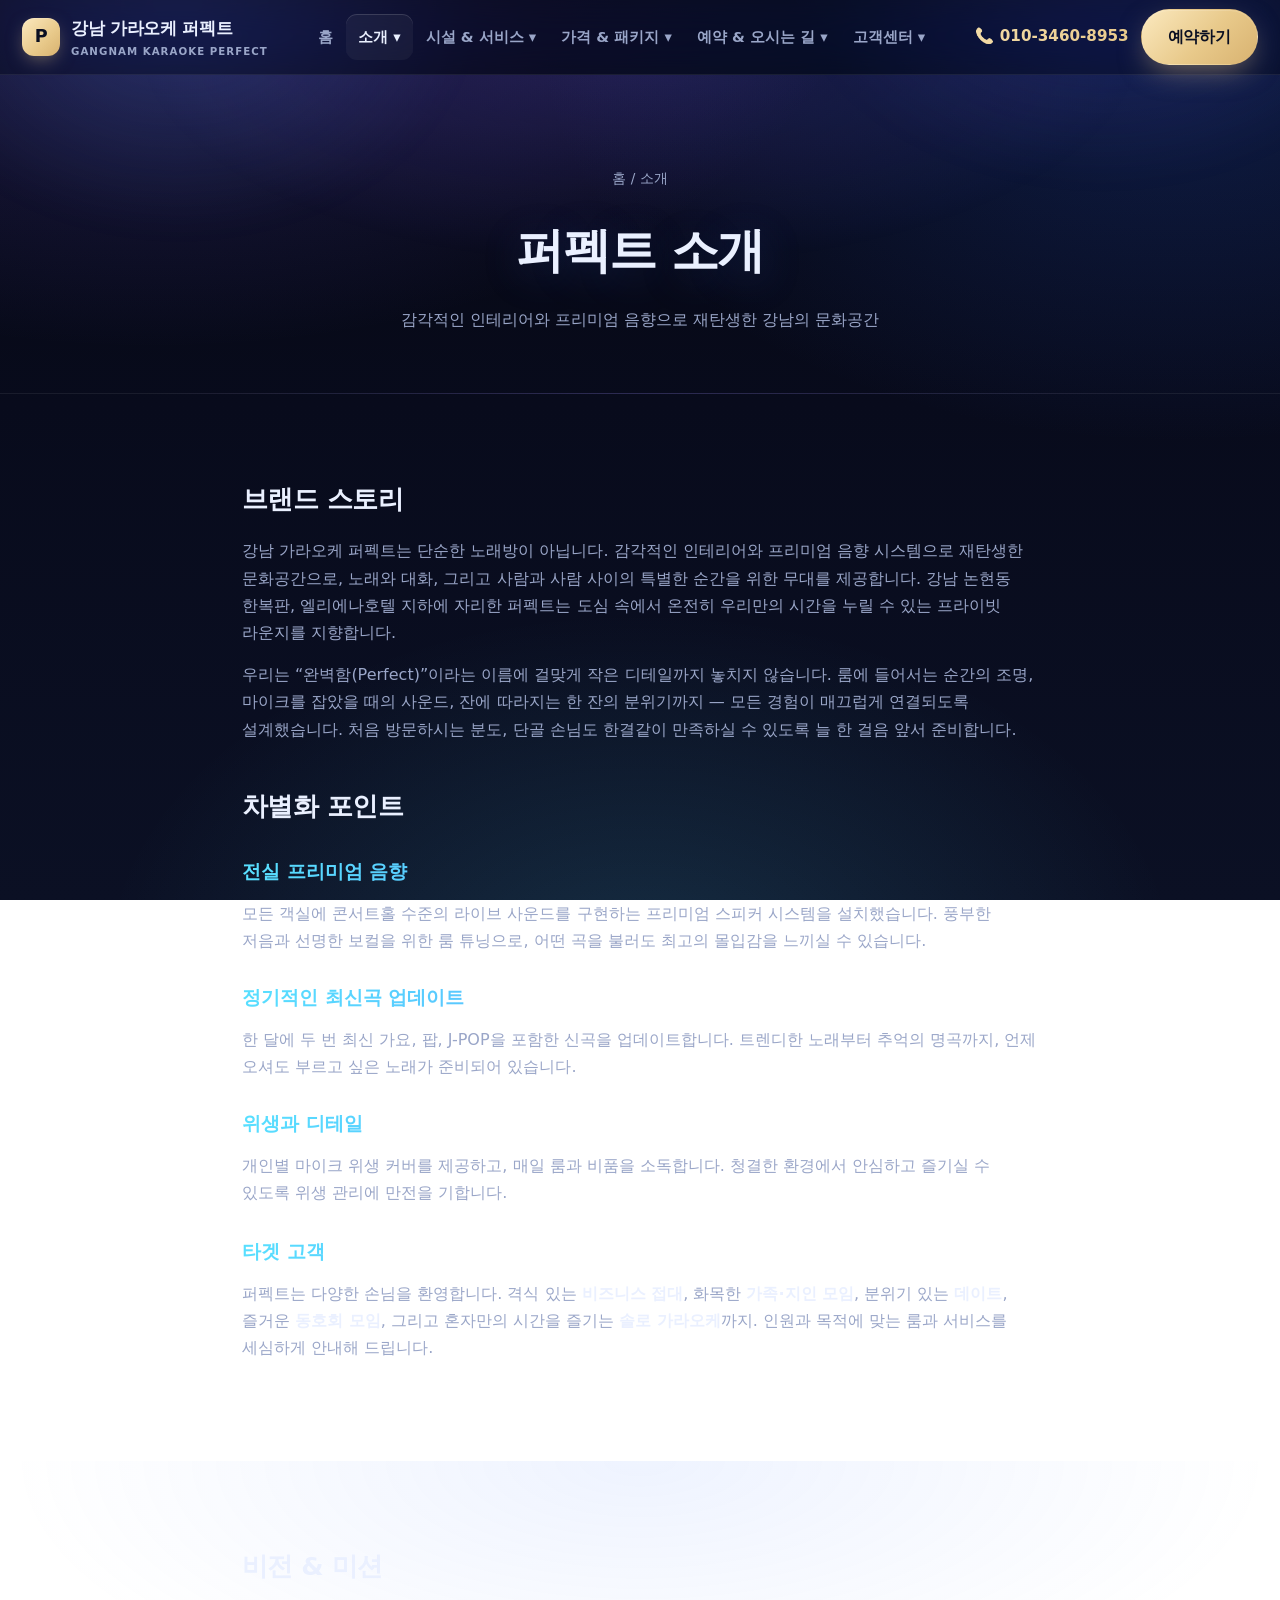
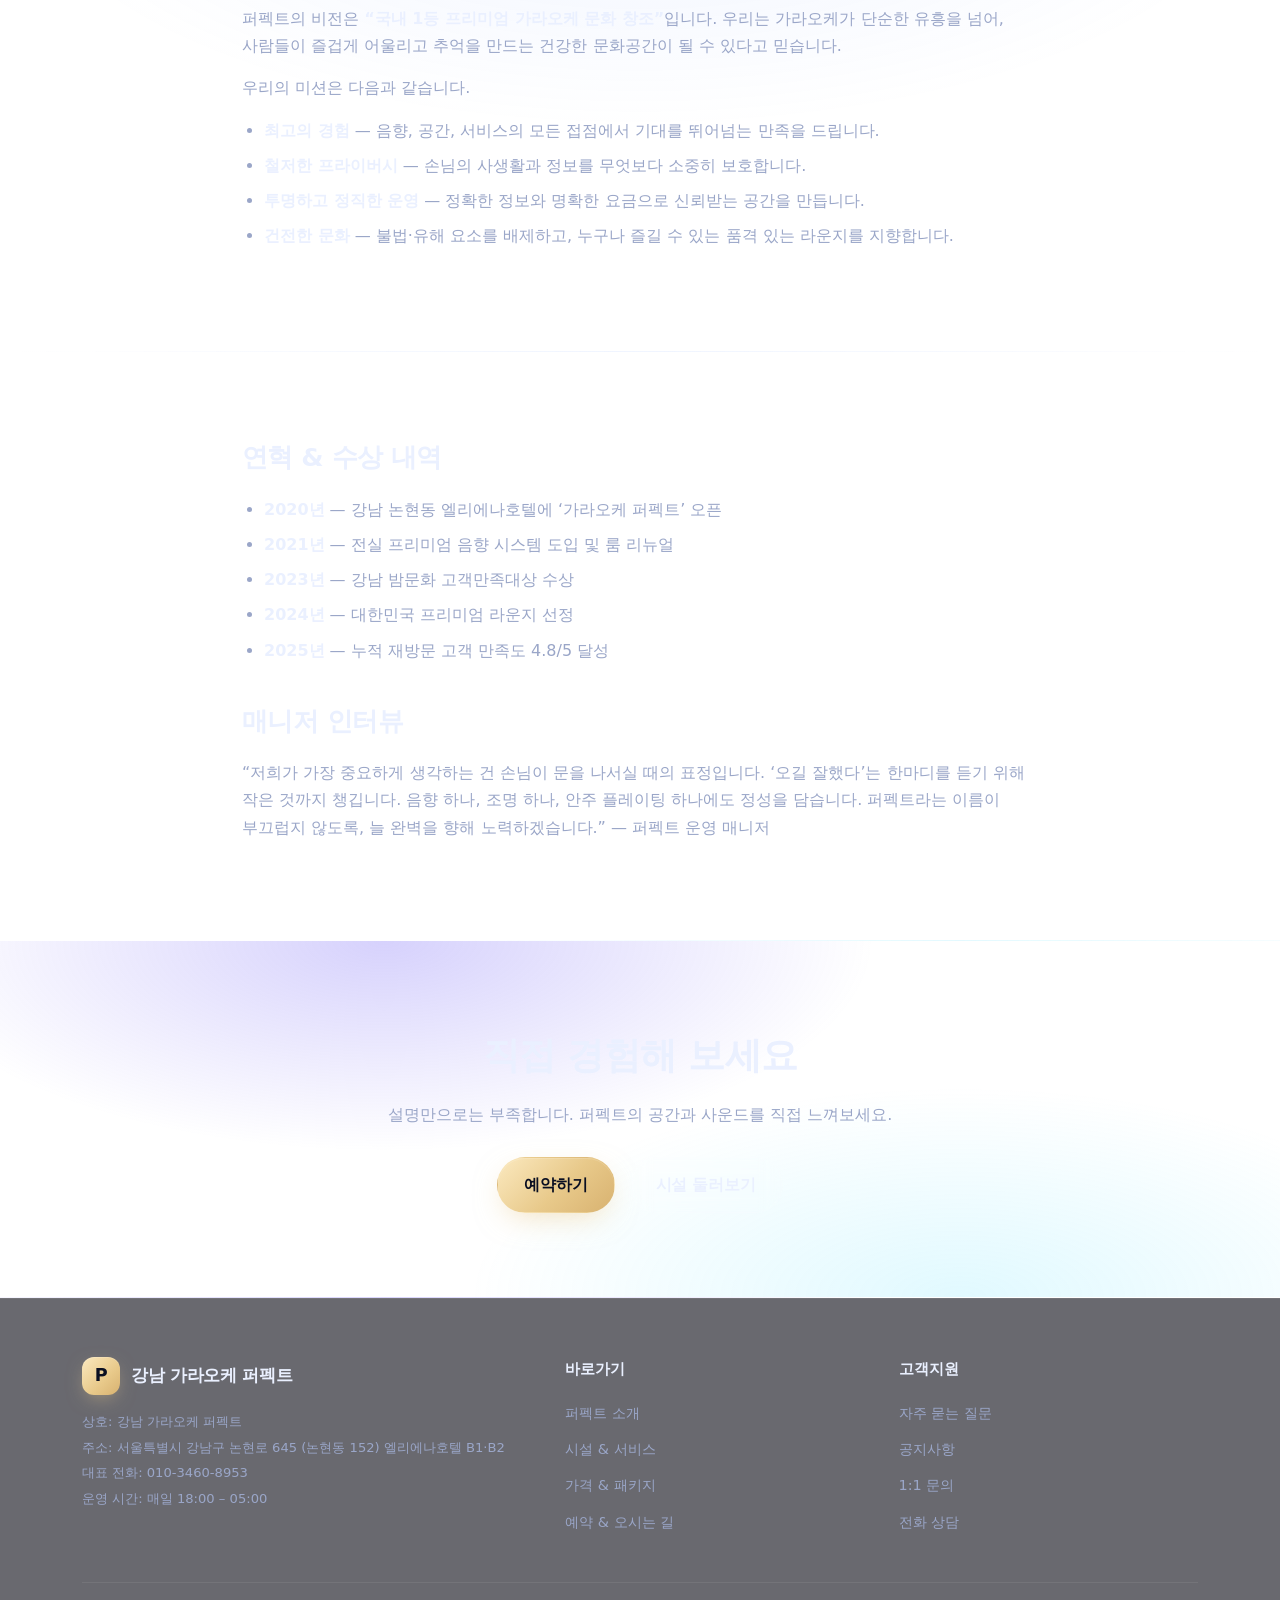
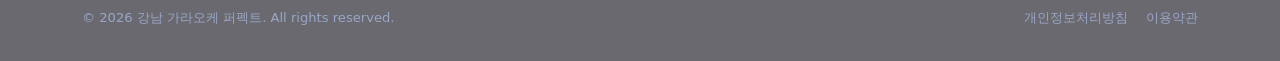
==== about.html @ e5bbe667 "상단 메뉴 정렬 수정 및 타이틀 변경 - 헤더 컨테이너 폭 확대(1280px) + 메뉴/브랜드 nowrap 처리로 줄바꿈 제거 - 메뉴 글자·여백 미세 조정, 햄버거 전환 기준 1" ====
<!DOCTYPE html>
<html lang="ko">
<head>
  <meta charset="UTF-8" />
  <meta name="viewport" content="width=device-width, initial-scale=1.0" />
  <meta name="theme-color" content="#05060f" />
  <title>퍼펙트 소개 ㅣ 강남 가라오케 퍼펙트 ㅣ 서부장 24시 010-3460-8953</title>
  <meta name="description" content="강남 가라오케 퍼펙트의 브랜드 스토리, 차별화 포인트, 비전과 미션, 연혁 및 수상 내역을 소개합니다. 감각적인 인테리어와 프리미엄 음향으로 완성된 강남 논현동 라운지." />
  <link rel="canonical" href="https://perfectbest365.com/about.html" />
  <link rel="stylesheet" href="css/style.css" />
</head>
<body>

  <header class="site-header">
    <div class="container nav">
      <a class="brand" href="index.html">
        <span class="logo-mark">P</span>
        <span>강남 가라오케 퍼펙트<small>GANGNAM KARAOKE PERFECT</small></span>
      </a>
      <nav aria-label="주 메뉴">
        <ul class="nav-menu">
          <li><a href="index.html">홈</a></li>
          <li class="has-sub current">
            <a href="about.html">소개 ▾</a>
            <ul class="submenu">
              <li><a href="about.html">퍼펙트 소개</a></li>
              <li><a href="about.html#vision">비전 &amp; 미션</a></li>
              <li><a href="about.html#history">연혁 &amp; 수상</a></li>
            </ul>
          </li>
          <li class="has-sub">
            <a href="facilities.html">시설 &amp; 서비스 ▾</a>
            <ul class="submenu">
              <li><a href="facilities.html#rooms">객실 타입</a></li>
              <li><a href="facilities.html#sound">음향 &amp; 조명</a></li>
              <li><a href="facilities.html#drinks">주류 &amp; 안주</a></li>
              <li><a href="facilities.html#extra">부가 서비스</a></li>
            </ul>
          </li>
          <li class="has-sub">
            <a href="pricing.html">가격 &amp; 패키지 ▾</a>
            <ul class="submenu">
              <li><a href="pricing.html#hourly">시간별 요금</a></li>
              <li><a href="pricing.html#packages">이벤트 패키지</a></li>
              <li><a href="pricing.html#group">단체 &amp; 비즈니스</a></li>
            </ul>
          </li>
          <li class="has-sub">
            <a href="reservation.html">예약 &amp; 오시는 길 ▾</a>
            <ul class="submenu">
              <li><a href="reservation.html#book">예약하기</a></li>
              <li><a href="reservation.html#location">위치 &amp; 교통</a></li>
              <li><a href="reservation.html#parking">주차 정보</a></li>
            </ul>
          </li>
          <li class="has-sub">
            <a href="support.html">고객센터 ▾</a>
            <ul class="submenu">
              <li><a href="support.html#faq">자주 묻는 질문</a></li>
              <li><a href="support.html#notice">공지사항</a></li>
              <li><a href="support.html#contact">1:1 문의</a></li>
            </ul>
          </li>
        </ul>
      </nav>
      <div class="nav-cta">
        <span class="nav-phone">📞 010-3460-8953</span>
        <a class="btn btn-gold" href="reservation.html">예약하기</a>
        <button class="nav-toggle" aria-label="메뉴 열기" aria-expanded="false">☰</button>
      </div>
    </div>
  </header>

  <section class="page-hero">
    <div class="container">
      <div class="breadcrumb"><a href="index.html">홈</a> / 소개</div>
      <h1>퍼펙트 소개</h1>
      <p>감각적인 인테리어와 프리미엄 음향으로 재탄생한 강남의 문화공간</p>
    </div>
  </section>

  <section class="section">
    <div class="container prose">
      <h2>브랜드 스토리</h2>
      <p>
        강남 가라오케 퍼펙트는 단순한 노래방이 아닙니다. 감각적인 인테리어와 프리미엄 음향 시스템으로
        재탄생한 문화공간으로, 노래와 대화, 그리고 사람과 사람 사이의 특별한 순간을 위한 무대를 제공합니다.
        강남 논현동 한복판, 엘리에나호텔 지하에 자리한 퍼펙트는 도심 속에서 온전히 우리만의 시간을
        누릴 수 있는 프라이빗 라운지를 지향합니다.
      </p>
      <p>
        우리는 “완벽함(Perfect)”이라는 이름에 걸맞게 작은 디테일까지 놓치지 않습니다. 룸에 들어서는 순간의
        조명, 마이크를 잡았을 때의 사운드, 잔에 따라지는 한 잔의 분위기까지 — 모든 경험이 매끄럽게 연결되도록
        설계했습니다. 처음 방문하시는 분도, 단골 손님도 한결같이 만족하실 수 있도록 늘 한 걸음 앞서 준비합니다.
      </p>

      <h2 id="differentiation">차별화 포인트</h2>
      <h3>전실 프리미엄 음향</h3>
      <p>
        모든 객실에 콘서트홀 수준의 라이브 사운드를 구현하는 프리미엄 스피커 시스템을 설치했습니다.
        풍부한 저음과 선명한 보컬을 위한 룸 튜닝으로, 어떤 곡을 불러도 최고의 몰입감을 느끼실 수 있습니다.
      </p>
      <h3>정기적인 최신곡 업데이트</h3>
      <p>
        한 달에 두 번 최신 가요, 팝, J-POP을 포함한 신곡을 업데이트합니다. 트렌디한 노래부터
        추억의 명곡까지, 언제 오셔도 부르고 싶은 노래가 준비되어 있습니다.
      </p>
      <h3>위생과 디테일</h3>
      <p>
        개인별 마이크 위생 커버를 제공하고, 매일 룸과 비품을 소독합니다. 청결한 환경에서
        안심하고 즐기실 수 있도록 위생 관리에 만전을 기합니다.
      </p>

      <h3 style="margin-top:30px;">타겟 고객</h3>
      <p>
        퍼펙트는 다양한 손님을 환영합니다. 격식 있는 <strong>비즈니스 접대</strong>, 화목한 <strong>가족·지인 모임</strong>,
        분위기 있는 <strong>데이트</strong>, 즐거운 <strong>동호회 모임</strong>, 그리고 혼자만의 시간을 즐기는
        <strong>솔로 가라오케</strong>까지. 인원과 목적에 맞는 룸과 서비스를 세심하게 안내해 드립니다.
      </p>
    </div>
  </section>

  <section class="section alt" id="vision">
    <div class="container prose">
      <h2>비전 &amp; 미션</h2>
      <p>
        퍼펙트의 비전은 <strong>“국내 1등 프리미엄 가라오케 문화 창조”</strong>입니다. 우리는 가라오케가
        단순한 유흥을 넘어, 사람들이 즐겁게 어울리고 추억을 만드는 건강한 문화공간이 될 수 있다고 믿습니다.
      </p>
      <p>우리의 미션은 다음과 같습니다.</p>
      <ul>
        <li><strong>최고의 경험</strong> — 음향, 공간, 서비스의 모든 접점에서 기대를 뛰어넘는 만족을 드립니다.</li>
        <li><strong>철저한 프라이버시</strong> — 손님의 사생활과 정보를 무엇보다 소중히 보호합니다.</li>
        <li><strong>투명하고 정직한 운영</strong> — 정확한 정보와 명확한 요금으로 신뢰받는 공간을 만듭니다.</li>
        <li><strong>건전한 문화</strong> — 불법·유해 요소를 배제하고, 누구나 즐길 수 있는 품격 있는 라운지를 지향합니다.</li>
      </ul>
    </div>
  </section>

  <section class="section" id="history">
    <div class="container prose">
      <h2>연혁 &amp; 수상 내역</h2>
      <ul>
        <li><strong>2020년</strong> — 강남 논현동 엘리에나호텔에 ‘가라오케 퍼펙트’ 오픈</li>
        <li><strong>2021년</strong> — 전실 프리미엄 음향 시스템 도입 및 룸 리뉴얼</li>
        <li><strong>2023년</strong> — 강남 밤문화 고객만족대상 수상</li>
        <li><strong>2024년</strong> — 대한민국 프리미엄 라운지 선정</li>
        <li><strong>2025년</strong> — 누적 재방문 고객 만족도 4.8/5 달성</li>
      </ul>

      <h2 style="margin-top:36px;">매니저 인터뷰</h2>
      <p>
        “저희가 가장 중요하게 생각하는 건 손님이 문을 나서실 때의 표정입니다. ‘오길 잘했다’는 한마디를
        듣기 위해 작은 것까지 챙깁니다. 음향 하나, 조명 하나, 안주 플레이팅 하나에도 정성을 담습니다.
        퍼펙트라는 이름이 부끄럽지 않도록, 늘 완벽을 향해 노력하겠습니다.” — 퍼펙트 운영 매니저
      </p>
    </div>
  </section>

  <section class="cta-band">
    <div class="container">
      <h2>직접 경험해 보세요</h2>
      <p>설명만으로는 부족합니다. 퍼펙트의 공간과 사운드를 직접 느껴보세요.</p>
      <div class="hero-actions">
        <a class="btn btn-gold" href="reservation.html">예약하기</a>
        <a class="btn btn-line" href="facilities.html">시설 둘러보기</a>
      </div>
    </div>
  </section>

  <footer class="site-footer">
    <div class="container">
      <div class="footer-grid">
        <div>
          <div class="brand" style="margin-bottom:14px;">
            <span class="logo-mark">P</span><span>강남 가라오케 퍼펙트</span>
          </div>
          <p class="footer-biz">
            상호: 강남 가라오케 퍼펙트<br />
            주소: 서울특별시 강남구 논현로 645 (논현동 152) 엘리에나호텔 B1·B2<br />
            대표 전화: 010-3460-8953<br />
            운영 시간: 매일 18:00 – 05:00
          </p>
        </div>
        <div>
          <h4>바로가기</h4>
          <ul>
            <li><a href="about.html">퍼펙트 소개</a></li>
            <li><a href="facilities.html">시설 &amp; 서비스</a></li>
            <li><a href="pricing.html">가격 &amp; 패키지</a></li>
            <li><a href="reservation.html">예약 &amp; 오시는 길</a></li>
          </ul>
        </div>
        <div>
          <h4>고객지원</h4>
          <ul>
            <li><a href="support.html#faq">자주 묻는 질문</a></li>
            <li><a href="support.html#notice">공지사항</a></li>
            <li><a href="support.html#contact">1:1 문의</a></li>
            <li><a href="tel:01034608953">전화 상담</a></li>
          </ul>
        </div>
      </div>
      <div class="footer-bottom">
        <span>&copy; <span id="year">2026</span> 강남 가라오케 퍼펙트. All rights reserved.</span>
        <span class="links">
          <a href="support.html#privacy">개인정보처리방침</a>
          <a href="support.html#terms">이용약관</a>
        </span>
      </div>
    </div>
  </footer>

  <a class="fab-call" href="tel:01034608953">📞 전화예약</a>
  <script src="js/main.js"></script>
</body>
</html>
---- css/style.css ----
/* =========================================================
   강남 가라오케 퍼펙트 — "MIDNIGHT GLASS" 테마
   미드나잇 블루 그라데이션 + 유리질감(글래스모피즘) + 글로우
   스카이라운지 무드의 모던 럭셔리 / 모바일 우선 반응형
   ========================================================= */

:root {
  /* 미드나잇 베이스 */
  --bg:        #05060f;
  --bg-2:      #080b1c;
  --ink:       #0b1024;

  /* 글래스 서피스 */
  --glass:        rgba(255, 255, 255, 0.045);
  --glass-strong: rgba(255, 255, 255, 0.07);
  --glass-line:   rgba(255, 255, 255, 0.12);
  --glass-line-2: rgba(255, 255, 255, 0.07);

  /* 텍스트 */
  --text:      #eaf0ff;
  --text-dim:  #9aa6c8;

  /* 글로우 액센트 */
  --blue:      #5b8cff;     /* 라이트 미드나잇 블루 */
  --indigo:    #6d5cf6;     /* 인디고 글로우 */
  --cyan:      #58e0ff;     /* 아이스 시안 하이라이트 */
  --gold:      #e8c98a;     /* 샴페인 골드 (럭셔리 포인트) */
  --gold-soft: #f3dca8;

  --radius:    18px;
  --radius-sm: 12px;
  --maxw:      1160px;

  /* 글로우 셰도우 */
  --glow-blue:  0 0 0 1px rgba(91, 140, 255, 0.18), 0 18px 50px -14px rgba(60, 110, 255, 0.45);
  --glow-soft:  0 24px 60px -24px rgba(20, 40, 120, 0.7);
  --inset-top:  inset 0 1px 0 rgba(255, 255, 255, 0.14);
}

* { box-sizing: border-box; margin: 0; padding: 0; }

html { scroll-behavior: smooth; }

body {
  font-family: "Pretendard", "Apple SD Gothic Neo", "Noto Sans KR",
    "Malgun Gothic", system-ui, sans-serif;
  color: var(--text);
  line-height: 1.7;
  word-break: keep-all;
  -webkit-font-smoothing: antialiased;
  background:
    radial-gradient(1200px 700px at 12% -8%,  rgba(109, 92, 246, 0.30), transparent 60%),
    radial-gradient(1100px 700px at 92% 4%,   rgba(40, 90, 220, 0.28), transparent 58%),
    radial-gradient(900px 600px at 50% 108%,  rgba(88, 224, 255, 0.14), transparent 60%),
    linear-gradient(180deg, var(--bg) 0%, var(--bg-2) 45%, var(--ink) 100%);
  background-attachment: fixed;
}

/* 은은하게 떠다니는 오로라 글로우 블롭 */
body::before {
  content: "";
  position: fixed;
  inset: -20% -10% auto -10%;
  height: 70vh;
  z-index: -1;
  pointer-events: none;
  background:
    radial-gradient(420px 320px at 20% 30%, rgba(91, 140, 255, 0.22), transparent 70%),
    radial-gradient(460px 340px at 80% 20%, rgba(109, 92, 246, 0.20), transparent 70%);
  filter: blur(14px);
  animation: drift 16s ease-in-out infinite alternate;
}
@keyframes drift {
  0%   { transform: translate3d(0, 0, 0) scale(1); }
  100% { transform: translate3d(0, 28px, 0) scale(1.06); }
}

a { color: inherit; text-decoration: none; }
img { max-width: 100%; display: block; }

.container { width: 100%; max-width: var(--maxw); margin: 0 auto; padding: 0 22px; }

/* 샴페인 골드 그라데이션 텍스트 */
.gold {
  background: linear-gradient(120deg, var(--gold-soft), var(--gold) 60%, #d9b876);
  -webkit-background-clip: text;
  background-clip: text;
  color: transparent;
}
.muted { color: var(--text-dim); }

/* ---------- Buttons ---------- */
.btn {
  display: inline-flex;
  align-items: center;
  gap: 8px;
  padding: 14px 26px;
  border-radius: 999px;
  font-weight: 700;
  font-size: 0.98rem;
  letter-spacing: -0.01em;
  border: 1px solid transparent;
  cursor: pointer;
  position: relative;
  transition: transform 0.18s ease, box-shadow 0.25s ease, background 0.25s ease, border-color 0.25s;
}
.btn:hover { transform: translateY(-2px); }

.btn-gold {
  color: #0a0f22;
  background: linear-gradient(135deg, #fbe9bf, var(--gold) 55%, #d8b270);
  box-shadow: 0 10px 30px -8px rgba(232, 201, 138, 0.55), var(--inset-top);
}
.btn-gold:hover { box-shadow: 0 16px 42px -8px rgba(232, 201, 138, 0.7), var(--inset-top); }

.btn-line {
  color: var(--text);
  background: var(--glass);
  border-color: var(--glass-line);
  backdrop-filter: blur(10px);
  -webkit-backdrop-filter: blur(10px);
}
.btn-line:hover {
  border-color: rgba(91, 140, 255, 0.65);
  box-shadow: var(--glow-blue);
  color: #dbe6ff;
}

/* ---------- Header / Nav (glass) ---------- */
.site-header {
  position: sticky;
  top: 0;
  z-index: 100;
  background: rgba(8, 11, 28, 0.55);
  backdrop-filter: blur(18px) saturate(150%);
  -webkit-backdrop-filter: blur(18px) saturate(150%);
  border-bottom: 1px solid var(--glass-line-2);
}
.site-header .container { max-width: 1280px; }
.nav {
  display: flex; align-items: center; justify-content: space-between;
  flex-wrap: nowrap; gap: 18px; min-height: 74px;
}

.brand {
  display: flex; align-items: center; gap: 11px;
  font-weight: 800; font-size: 1.08rem; letter-spacing: -0.02em;
  white-space: nowrap; flex-shrink: 0;
}
.brand .logo-mark {
  width: 38px; height: 38px;
  display: grid; place-items: center;
  border-radius: 12px;
  font-size: 1.1rem; font-weight: 800; color: #0a0f22;
  background: linear-gradient(135deg, #fbe9bf, var(--gold) 60%, #d8b270);
  box-shadow: 0 6px 20px -6px rgba(232, 201, 138, 0.6), var(--inset-top);
}
.brand small { display: block; font-size: 0.64rem; color: var(--text-dim); font-weight: 600; letter-spacing: 0.1em; white-space: nowrap; }

.nav-menu { display: flex; align-items: center; gap: 1px; list-style: none; flex-wrap: nowrap; }
.nav-menu > li { position: relative; }
.nav-menu > li > a {
  display: inline-flex; align-items: center; gap: 4px;
  padding: 10px 12px; border-radius: 11px;
  font-weight: 600; font-size: 0.92rem; color: var(--text-dim);
  white-space: nowrap;
  transition: color 0.18s, background 0.18s, box-shadow 0.18s;
}
.nav-menu > li > a:hover,
.nav-menu > li.current > a {
  color: #eaf0ff;
  background: var(--glass);
  box-shadow: var(--inset-top);
}

/* Glass dropdown */
.submenu {
  position: absolute;
  top: calc(100% + 10px);
  left: 0;
  min-width: 218px;
  list-style: none;
  padding: 9px;
  border-radius: 16px;
  background: rgba(16, 20, 44, 0.75);
  border: 1px solid var(--glass-line);
  backdrop-filter: blur(22px) saturate(160%);
  -webkit-backdrop-filter: blur(22px) saturate(160%);
  box-shadow: var(--glow-soft), var(--inset-top);
  opacity: 0; visibility: hidden; transform: translateY(8px);
  transition: opacity 0.18s, transform 0.18s, visibility 0.18s;
}
.nav-menu > li:hover .submenu,
.nav-menu > li:focus-within .submenu { opacity: 1; visibility: visible; transform: translateY(0); }
.submenu a { display: block; padding: 10px 13px; border-radius: 10px; font-size: 0.9rem; color: var(--text-dim); transition: 0.15s; }
.submenu a:hover { background: rgba(91, 140, 255, 0.14); color: #eaf0ff; }

.nav-cta { display: flex; align-items: center; gap: 12px; flex-shrink: 0; }
.nav-phone {
  font-weight: 800; white-space: nowrap; font-size: 0.95rem;
  background: linear-gradient(120deg, var(--gold-soft), var(--gold));
  -webkit-background-clip: text; background-clip: text; color: transparent;
}
.nav-toggle {
  display: none; width: 46px; height: 46px;
  border-radius: 12px; font-size: 1.3rem; cursor: pointer;
  color: var(--text); background: var(--glass); border: 1px solid var(--glass-line);
  backdrop-filter: blur(10px);
}

/* ---------- Hero ---------- */
.hero { position: relative; padding: 110px 0 90px; text-align: center; overflow: hidden; }
.hero .eyebrow {
  display: inline-block; padding: 8px 18px; margin-bottom: 26px;
  border-radius: 999px; font-size: 0.82rem; letter-spacing: 0.02em;
  color: #cdd9ff;
  background: var(--glass); border: 1px solid var(--glass-line);
  backdrop-filter: blur(10px); box-shadow: var(--inset-top);
}
.hero h1 {
  font-size: clamp(2.2rem, 6vw, 4rem);
  line-height: 1.16; letter-spacing: -0.035em; margin-bottom: 22px;
  text-shadow: 0 8px 40px rgba(70, 110, 240, 0.25);
}
.hero p.lead { max-width: 660px; margin: 0 auto 34px; color: var(--text-dim); font-size: 1.1rem; }
.hero-actions { display: flex; gap: 14px; justify-content: center; flex-wrap: wrap; }

.hero-stats { display: flex; gap: 16px; justify-content: center; flex-wrap: wrap; margin-top: 64px; }
.hero-stats .stat {
  padding: 20px 30px; border-radius: var(--radius); min-width: 150px;
  background: var(--glass); border: 1px solid var(--glass-line);
  backdrop-filter: blur(16px); box-shadow: var(--glow-soft), var(--inset-top);
}
.hero-stats .stat strong {
  display: block; font-size: 1.8rem; letter-spacing: -0.02em;
  background: linear-gradient(120deg, #fff, var(--cyan));
  -webkit-background-clip: text; background-clip: text; color: transparent;
}
.hero-stats .stat span { font-size: 0.84rem; color: var(--text-dim); }

/* ---------- Sections ---------- */
.section { padding: 84px 0; position: relative; }
.section.alt {
  background:
    linear-gradient(180deg, rgba(255,255,255,0.018), rgba(255,255,255,0.018)),
    radial-gradient(900px 380px at 50% 0%, rgba(91, 140, 255, 0.10), transparent 70%);
  border-top: 1px solid var(--glass-line-2);
  border-bottom: 1px solid var(--glass-line-2);
}
.section-head { text-align: center; max-width: 700px; margin: 0 auto 52px; }
.section-head .kicker {
  font-weight: 700; font-size: 0.82rem; letter-spacing: 0.22em; text-transform: uppercase;
  background: linear-gradient(120deg, var(--cyan), var(--blue));
  -webkit-background-clip: text; background-clip: text; color: transparent;
}
.section-head h2 { font-size: clamp(1.7rem, 4.2vw, 2.5rem); margin: 12px 0 16px; letter-spacing: -0.025em; }
.section-head p { color: var(--text-dim); }

/* Page hero */
.page-hero {
  padding: 92px 0 60px; text-align: center; position: relative;
  border-bottom: 1px solid var(--glass-line-2);
  background: radial-gradient(720px 320px at 50% -10%, rgba(109, 92, 246, 0.22), transparent 70%);
}
.page-hero h1 { font-size: clamp(2rem, 5vw, 3rem); letter-spacing: -0.03em; text-shadow: 0 8px 40px rgba(70,110,240,0.25); }
.page-hero p { color: var(--text-dim); margin-top: 14px; }
.breadcrumb { font-size: 0.85rem; color: var(--text-dim); margin-bottom: 20px; }
.breadcrumb a:hover { color: var(--cyan); }

/* ---------- Glass Cards / Grids ---------- */
.grid { display: grid; gap: 24px; }
.grid-2 { grid-template-columns: repeat(2, 1fr); }
.grid-3 { grid-template-columns: repeat(3, 1fr); }

.card {
  position: relative;
  padding: 30px;
  border-radius: var(--radius);
  background: var(--glass);
  border: 1px solid var(--glass-line);
  backdrop-filter: blur(20px) saturate(140%);
  -webkit-backdrop-filter: blur(20px) saturate(140%);
  box-shadow: var(--glow-soft), var(--inset-top);
  overflow: hidden;
  transition: transform 0.22s ease, border-color 0.22s ease, box-shadow 0.3s ease;
}
/* 카드 상단 글로우 라인 */
.card::before {
  content: "";
  position: absolute; inset: 0 0 auto 0; height: 1px;
  background: linear-gradient(90deg, transparent, rgba(120, 170, 255, 0.7), transparent);
  opacity: 0.6;
}
/* 호버 시 떠오르는 글로우 */
.card::after {
  content: "";
  position: absolute; inset: -40% 30% auto; height: 60%;
  background: radial-gradient(closest-side, rgba(91, 140, 255, 0.28), transparent);
  opacity: 0; transition: opacity 0.3s ease;
  pointer-events: none;
}
.card:hover {
  transform: translateY(-6px);
  border-color: rgba(120, 170, 255, 0.45);
  box-shadow: 0 30px 70px -28px rgba(50, 100, 240, 0.6), var(--inset-top);
}
.card:hover::after { opacity: 1; }

.card .ico {
  font-size: 1.7rem; margin-bottom: 16px;
  width: 54px; height: 54px; display: grid; place-items: center;
  border-radius: 14px;
  background: linear-gradient(135deg, rgba(91,140,255,0.22), rgba(109,92,246,0.18));
  border: 1px solid var(--glass-line);
  box-shadow: var(--inset-top);
}
.card h3 { font-size: 1.22rem; margin-bottom: 11px; letter-spacing: -0.01em; }
.card p { color: var(--text-dim); font-size: 0.96rem; }
.card ul { list-style: none; margin-top: 14px; }
.card ul li { position: relative; padding-left: 22px; margin-bottom: 7px; color: var(--text-dim); font-size: 0.94rem; }
.card ul li::before { content: "✦"; position: absolute; left: 0; color: var(--cyan); }

.badge {
  display: inline-block; padding: 5px 13px; margin-bottom: 14px;
  border-radius: 999px; font-size: 0.72rem; font-weight: 800; letter-spacing: 0.08em;
  color: #07308a;
  background: linear-gradient(120deg, #cfe0ff, #9cc0ff);
  box-shadow: 0 6px 18px -8px rgba(120, 170, 255, 0.7);
}

/* Prose */
.prose { max-width: 840px; margin: 0 auto; }
.prose h2 { font-size: 1.6rem; margin: 42px 0 16px; letter-spacing: -0.02em; }
.prose h2:first-child { margin-top: 0; }
.prose h3 {
  font-size: 1.2rem; margin: 28px 0 11px;
  background: linear-gradient(120deg, var(--cyan), var(--blue));
  -webkit-background-clip: text; background-clip: text; color: transparent;
}
.prose p { color: var(--text-dim); margin-bottom: 15px; }
.prose ul, .prose ol { color: var(--text-dim); margin: 0 0 18px 22px; }
.prose li { margin-bottom: 8px; }
.prose strong { color: var(--text); }

/* Glass tables */
.table-wrap { overflow-x: auto; margin: 20px 0; border-radius: var(--radius); }
table.price {
  width: 100%; border-collapse: separate; border-spacing: 0; min-width: 500px;
  background: var(--glass); border: 1px solid var(--glass-line);
  backdrop-filter: blur(18px); border-radius: var(--radius); overflow: hidden;
}
table.price th, table.price td { padding: 15px 18px; text-align: center; border-bottom: 1px solid var(--glass-line-2); }
table.price thead th {
  background: linear-gradient(180deg, rgba(91,140,255,0.20), rgba(91,140,255,0.06));
  color: #dbe6ff; font-weight: 700;
}
table.price tbody tr:last-child td { border-bottom: none; }
table.price tbody tr:hover td { background: rgba(91, 140, 255, 0.06); }
table.price td:first-child { text-align: left; font-weight: 600; color: var(--text); }

/* FAQ accordion (glass) */
.faq-item {
  border: 1px solid var(--glass-line); border-radius: var(--radius-sm); margin-bottom: 13px; overflow: hidden;
  background: var(--glass); backdrop-filter: blur(14px);
  transition: border-color 0.2s, box-shadow 0.2s;
}
.faq-item.open { border-color: rgba(120, 170, 255, 0.45); box-shadow: var(--glow-blue); }
.faq-q {
  width: 100%; text-align: left; background: transparent; color: var(--text);
  border: none; cursor: pointer; padding: 19px 22px; font-size: 1rem; font-weight: 600;
  display: flex; justify-content: space-between; align-items: center; gap: 12px;
}
.faq-q .mark { color: var(--cyan); transition: transform 0.25s; flex-shrink: 0; font-size: 1.15rem; }
.faq-item.open .faq-q .mark { transform: rotate(135deg); }
.faq-a { max-height: 0; overflow: hidden; transition: max-height 0.28s ease; }
.faq-a .faq-a-inner { padding: 0 22px 19px; color: var(--text-dim); }

/* Reviews (glass) */
.review {
  padding: 26px; border-radius: var(--radius);
  background: var(--glass); border: 1px solid var(--glass-line);
  backdrop-filter: blur(18px); box-shadow: var(--glow-soft), var(--inset-top);
}
.review .stars {
  letter-spacing: 3px; margin-bottom: 10px;
  background: linear-gradient(120deg, var(--gold-soft), var(--gold));
  -webkit-background-clip: text; background-clip: text; color: transparent;
}
.review p { color: var(--text-dim); font-size: 0.96rem; margin-bottom: 14px; }
.review .who { font-size: 0.82rem; color: var(--text-dim); }
.review .who strong { color: var(--text); }

/* CTA band */
.cta-band {
  position: relative; text-align: center; padding: 84px 22px; overflow: hidden;
  border-top: 1px solid var(--glass-line-2); border-bottom: 1px solid var(--glass-line-2);
  background:
    radial-gradient(700px 300px at 30% 0%, rgba(109, 92, 246, 0.28), transparent 70%),
    radial-gradient(700px 300px at 75% 100%, rgba(88, 224, 255, 0.18), transparent 70%);
}
.cta-band h2 { font-size: clamp(1.6rem, 4.2vw, 2.3rem); margin-bottom: 14px; letter-spacing: -0.02em; }
.cta-band p { color: var(--text-dim); margin-bottom: 28px; }
.cta-band .hero-actions { justify-content: center; }

/* Map / info */
.map-frame {
  width: 100%; height: 380px; border: 1px solid var(--glass-line);
  border-radius: var(--radius); box-shadow: var(--glow-soft);
  filter: saturate(0.85) brightness(0.92);
}
.info-list { list-style: none; }
.info-list li { display: flex; gap: 14px; padding: 14px 0; border-bottom: 1px solid var(--glass-line-2); }
.info-list li:last-child { border: none; }
.info-list .k {
  font-weight: 700; min-width: 92px;
  background: linear-gradient(120deg, var(--cyan), var(--blue));
  -webkit-background-clip: text; background-clip: text; color: transparent;
}
.info-list .v { color: var(--text-dim); }

/* Forms (glass) */
.form {
  max-width: 680px; margin: 0 auto; padding: 34px;
  border-radius: var(--radius); background: var(--glass);
  border: 1px solid var(--glass-line); backdrop-filter: blur(20px);
  box-shadow: var(--glow-soft), var(--inset-top);
}
.field { margin-bottom: 19px; }
.field label { display: block; font-size: 0.9rem; font-weight: 600; margin-bottom: 8px; }
.field input, .field select, .field textarea {
  width: 100%; padding: 14px 15px; border-radius: var(--radius-sm);
  background: rgba(255, 255, 255, 0.04); border: 1px solid var(--glass-line);
  color: var(--text); font-size: 0.96rem; font-family: inherit;
  transition: border-color 0.2s, box-shadow 0.2s;
}
.field input::placeholder, .field textarea::placeholder { color: #6f7da3; }
.field input:focus, .field select:focus, .field textarea:focus {
  outline: none; border-color: rgba(120, 170, 255, 0.7); box-shadow: var(--glow-blue);
}
.field select option { background: #101428; color: var(--text); }
.field textarea { min-height: 134px; resize: vertical; }
.check { display: flex; gap: 10px; align-items: flex-start; font-size: 0.88rem; color: var(--text-dim); }
.check input { width: auto; margin-top: 4px; accent-color: var(--blue); }
.form-note { font-size: 0.82rem; color: var(--text-dim); margin-top: 16px; text-align: center; }
.form-result { color: var(--cyan) !important; font-weight: 600; }

/* ---------- Footer ---------- */
.site-footer {
  background: rgba(5, 6, 15, 0.6); border-top: 1px solid var(--glass-line-2);
  backdrop-filter: blur(14px); padding: 58px 0 32px;
}
.footer-grid { display: grid; grid-template-columns: 1.5fr 1fr 1fr; gap: 34px; margin-bottom: 38px; }
.footer-grid h4 { font-size: 0.95rem; margin-bottom: 16px; color: var(--text); }
.footer-grid ul { list-style: none; }
.footer-grid ul li { margin-bottom: 9px; }
.footer-grid a { color: var(--text-dim); font-size: 0.9rem; transition: color 0.15s; }
.footer-grid a:hover { color: var(--cyan); }
.footer-biz { color: var(--text-dim); font-size: 0.82rem; line-height: 1.95; }
.footer-bottom {
  border-top: 1px solid var(--glass-line-2); padding-top: 24px;
  display: flex; justify-content: space-between; flex-wrap: wrap; gap: 12px;
  font-size: 0.82rem; color: var(--text-dim);
}
.footer-bottom .links { display: flex; gap: 18px; }
.footer-bottom a:hover { color: var(--cyan); }

/* Floating quick-call */
.fab-call {
  position: fixed; right: 20px; bottom: 20px; z-index: 90;
  display: none; align-items: center; gap: 8px;
  padding: 15px 22px; border-radius: 999px; font-weight: 800; color: #0a0f22;
  background: linear-gradient(135deg, #fbe9bf, var(--gold) 60%, #d8b270);
  box-shadow: 0 14px 34px -10px rgba(232, 201, 138, 0.65), var(--inset-top);
  animation: pulseGlow 2.6s ease-in-out infinite;
}
@keyframes pulseGlow {
  0%, 100% { box-shadow: 0 14px 34px -10px rgba(232, 201, 138, 0.5), var(--inset-top); }
  50%      { box-shadow: 0 14px 44px -8px rgba(232, 201, 138, 0.85), var(--inset-top); }
}

/* ---------- Responsive ---------- */
@media (max-width: 1080px) {
  .nav-toggle { display: inline-flex; }
  .nav-phone { display: none; }
  .nav-cta .btn-line { display: none; }

  .nav-menu {
    position: fixed; inset: 74px 0 auto 0;
    flex-direction: column; align-items: stretch; gap: 0;
    padding: 12px 18px 22px; max-height: calc(100vh - 74px); overflow-y: auto;
    background: rgba(8, 11, 28, 0.92);
    backdrop-filter: blur(22px) saturate(160%);
    -webkit-backdrop-filter: blur(22px) saturate(160%);
    border-bottom: 1px solid var(--glass-line);
    transform: translateY(-135%); transition: transform 0.3s ease;
  }
  .nav-menu.open { transform: translateY(0); }
  .nav-menu > li { width: 100%; }
  .nav-menu > li > a { width: 100%; justify-content: space-between; padding: 15px 8px; }

  .submenu {
    position: static; opacity: 1; visibility: visible; transform: none;
    box-shadow: none; border: none; background: transparent; backdrop-filter: none;
    padding: 0 0 10px 14px; min-width: 0;
    max-height: 0; overflow: hidden; transition: max-height 0.28s ease;
  }
  .nav-menu > li.open .submenu { max-height: 420px; }

  .grid-3, .grid-2 { grid-template-columns: 1fr; }
  .footer-grid { grid-template-columns: 1fr; }
  .fab-call { display: inline-flex; }
}

@media (max-width: 560px) {
  .hero { padding: 80px 0 64px; }
  .hero-stats { gap: 12px; }
  .hero-stats .stat { min-width: 130px; padding: 16px 20px; }
  .section { padding: 60px 0; }
  .form { padding: 24px 18px; }
}

/* 모션 최소화 선호 사용자 배려 */
@media (prefers-reduced-motion: reduce) {
  body::before, .fab-call { animation: none; }
  * { scroll-behavior: auto; }
}
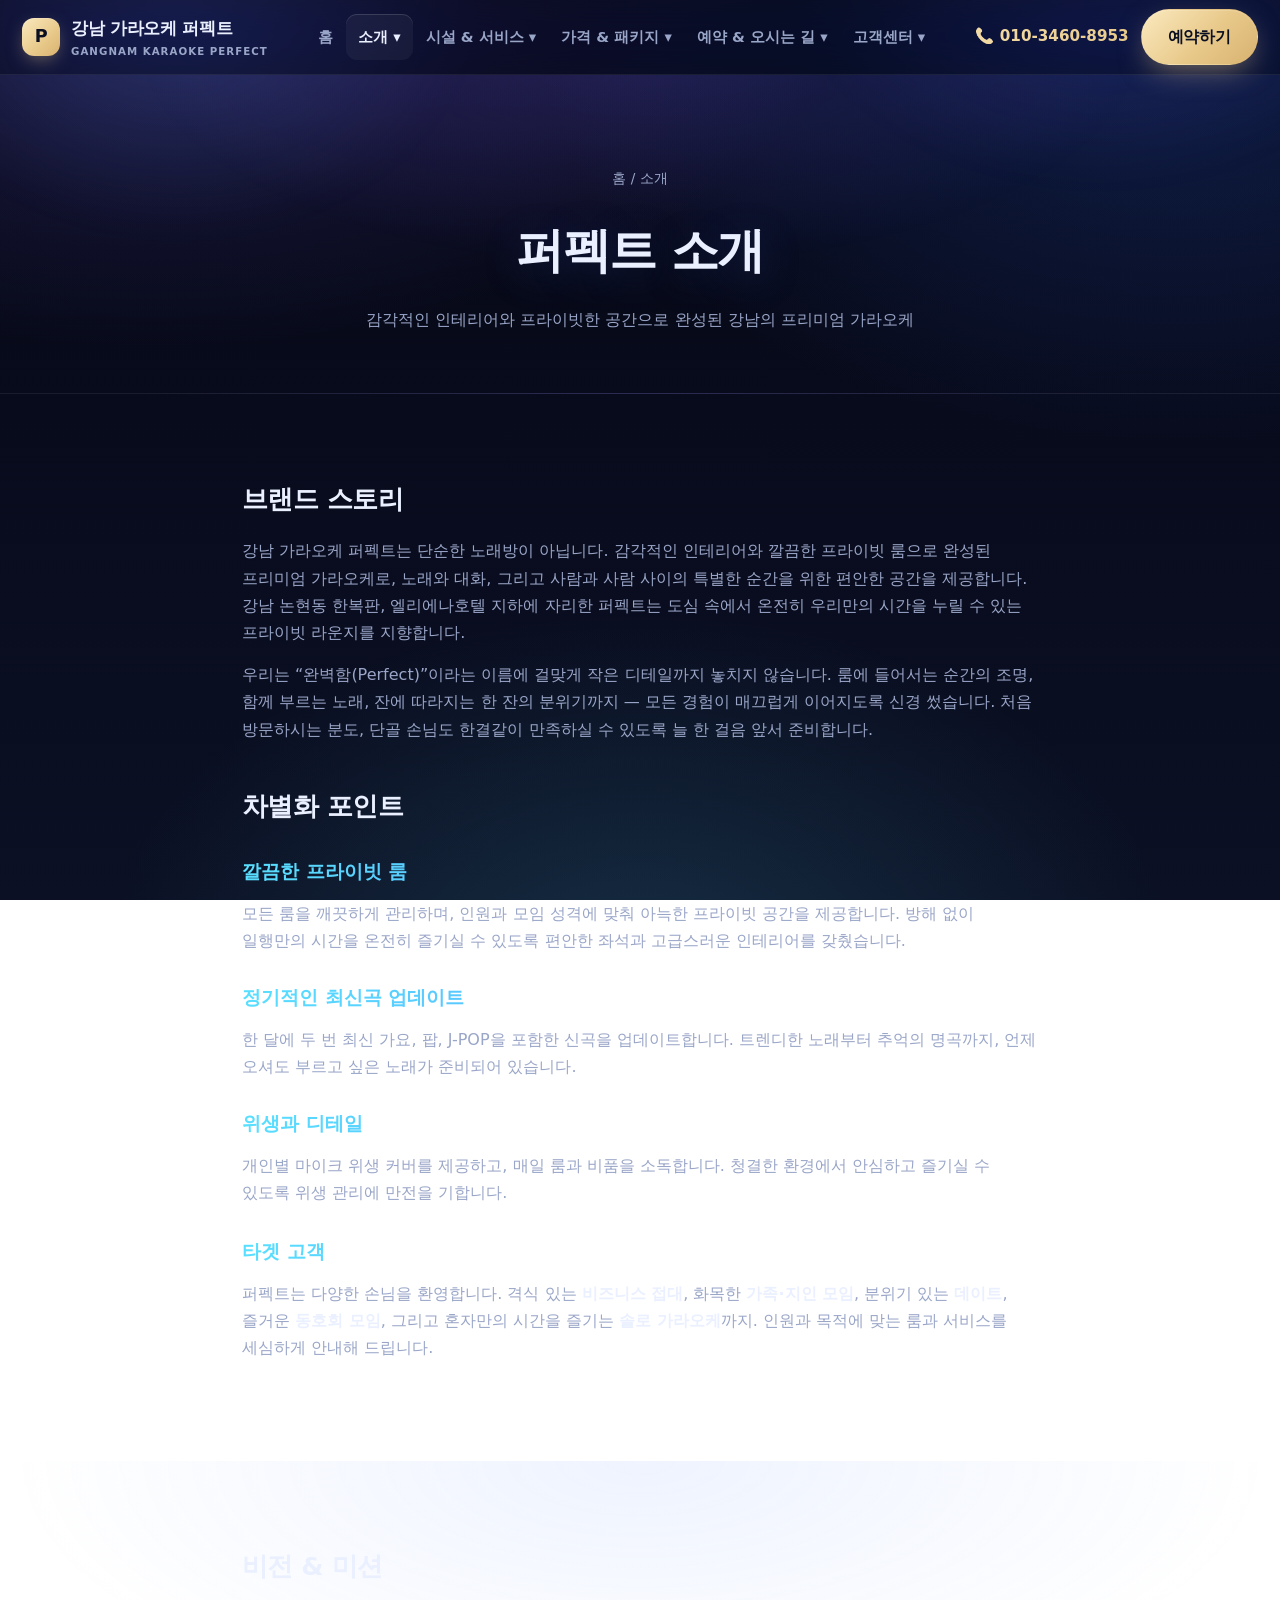
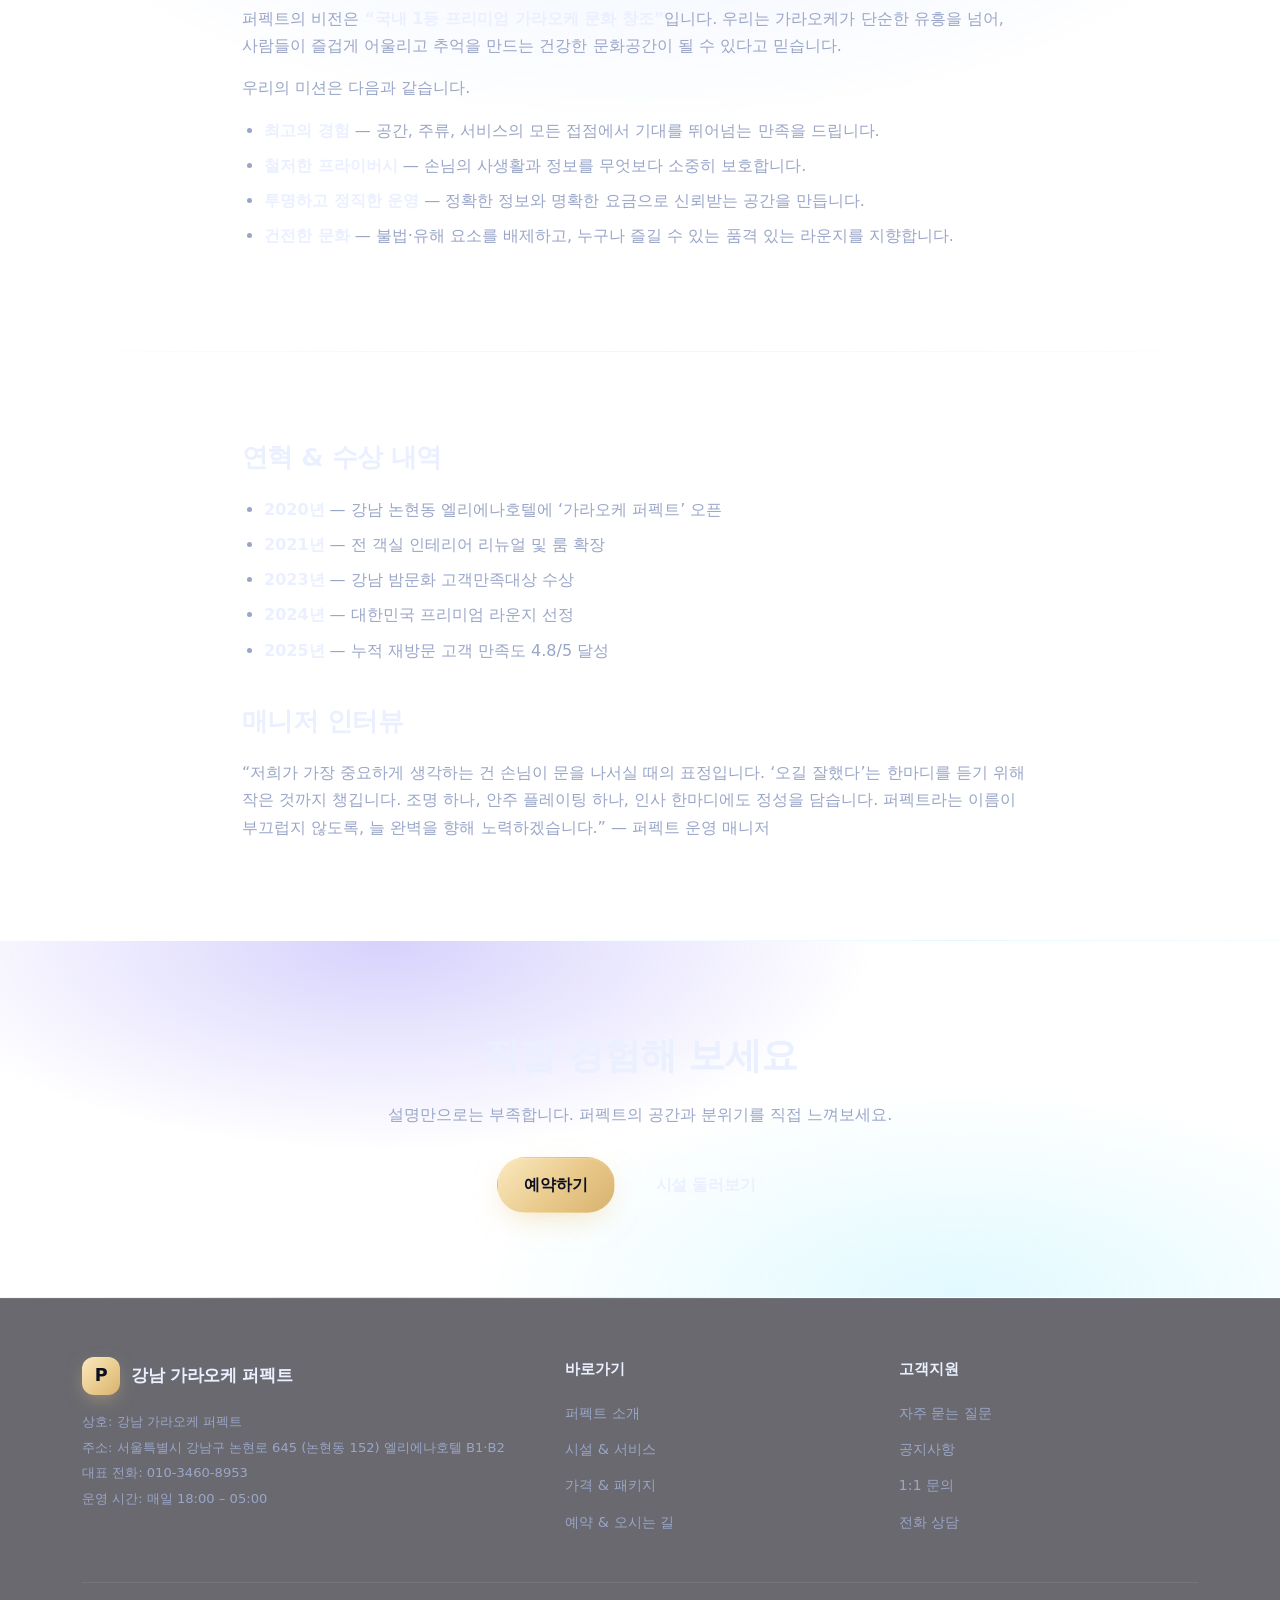
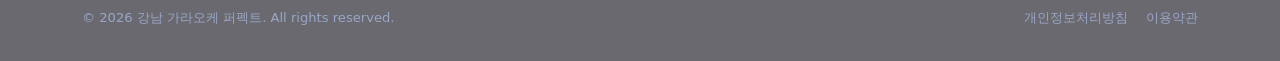
==== commit 1e3be5a8: "가라오케 술집 콘셉트에 맞게 카피 수정 (음향/나이트클럽 표현 제거) - 히어로/소개/시설/후기/FAQ에서 '콘서트홀 음향·JBL/BOSE·방음·사운드' 등 오디오 기기 마케팅 문" ====
--- a/about.html
+++ b/about.html
@@ -5,7 +5,7 @@
   <meta name="viewport" content="width=device-width, initial-scale=1.0" />
   <meta name="theme-color" content="#05060f" />
   <title>퍼펙트 소개 ㅣ 강남 가라오케 퍼펙트 ㅣ 서부장 24시 010-3460-8953</title>
-  <meta name="description" content="강남 가라오케 퍼펙트의 브랜드 스토리, 차별화 포인트, 비전과 미션, 연혁 및 수상 내역을 소개합니다. 감각적인 인테리어와 프리미엄 음향으로 완성된 강남 논현동 라운지." />
+  <meta name="description" content="강남 가라오케 퍼펙트의 브랜드 스토리, 차별화 포인트, 비전과 미션, 연혁 및 수상 내역을 소개합니다. 감각적인 인테리어와 프라이빗한 공간으로 완성된 강남 논현동 가라오케." />
   <link rel="canonical" href="https://perfectbest365.com/about.html" />
   <link rel="stylesheet" href="css/style.css" />
 </head>
@@ -32,7 +32,7 @@
             <a href="facilities.html">시설 &amp; 서비스 ▾</a>
             <ul class="submenu">
               <li><a href="facilities.html#rooms">객실 타입</a></li>
-              <li><a href="facilities.html#sound">음향 &amp; 조명</a></li>
+              <li><a href="facilities.html#sound">인테리어 &amp; 분위기</a></li>
               <li><a href="facilities.html#drinks">주류 &amp; 안주</a></li>
               <li><a href="facilities.html#extra">부가 서비스</a></li>
             </ul>
@@ -75,7 +75,7 @@
     <div class="container">
       <div class="breadcrumb"><a href="index.html">홈</a> / 소개</div>
       <h1>퍼펙트 소개</h1>
-      <p>감각적인 인테리어와 프리미엄 음향으로 재탄생한 강남의 문화공간</p>
+      <p>감각적인 인테리어와 프라이빗한 공간으로 완성된 강남의 프리미엄 가라오케</p>
     </div>
   </section>
 
@@ -83,22 +83,22 @@
     <div class="container prose">
       <h2>브랜드 스토리</h2>
       <p>
-        강남 가라오케 퍼펙트는 단순한 노래방이 아닙니다. 감각적인 인테리어와 프리미엄 음향 시스템으로
-        재탄생한 문화공간으로, 노래와 대화, 그리고 사람과 사람 사이의 특별한 순간을 위한 무대를 제공합니다.
+        강남 가라오케 퍼펙트는 단순한 노래방이 아닙니다. 감각적인 인테리어와 깔끔한 프라이빗 룸으로
+        완성된 프리미엄 가라오케로, 노래와 대화, 그리고 사람과 사람 사이의 특별한 순간을 위한 편안한 공간을 제공합니다.
         강남 논현동 한복판, 엘리에나호텔 지하에 자리한 퍼펙트는 도심 속에서 온전히 우리만의 시간을
         누릴 수 있는 프라이빗 라운지를 지향합니다.
       </p>
       <p>
         우리는 “완벽함(Perfect)”이라는 이름에 걸맞게 작은 디테일까지 놓치지 않습니다. 룸에 들어서는 순간의
-        조명, 마이크를 잡았을 때의 사운드, 잔에 따라지는 한 잔의 분위기까지 — 모든 경험이 매끄럽게 연결되도록
-        설계했습니다. 처음 방문하시는 분도, 단골 손님도 한결같이 만족하실 수 있도록 늘 한 걸음 앞서 준비합니다.
+        조명, 함께 부르는 노래, 잔에 따라지는 한 잔의 분위기까지 — 모든 경험이 매끄럽게 이어지도록
+        신경 썼습니다. 처음 방문하시는 분도, 단골 손님도 한결같이 만족하실 수 있도록 늘 한 걸음 앞서 준비합니다.
       </p>
 
       <h2 id="differentiation">차별화 포인트</h2>
-      <h3>전실 프리미엄 음향</h3>
-      <p>
-        모든 객실에 콘서트홀 수준의 라이브 사운드를 구현하는 프리미엄 스피커 시스템을 설치했습니다.
-        풍부한 저음과 선명한 보컬을 위한 룸 튜닝으로, 어떤 곡을 불러도 최고의 몰입감을 느끼실 수 있습니다.
+      <h3>깔끔한 프라이빗 룸</h3>
+      <p>
+        모든 룸을 깨끗하게 관리하며, 인원과 모임 성격에 맞춰 아늑한 프라이빗 공간을 제공합니다.
+        방해 없이 일행만의 시간을 온전히 즐기실 수 있도록 편안한 좌석과 고급스러운 인테리어를 갖췄습니다.
       </p>
       <h3>정기적인 최신곡 업데이트</h3>
       <p>
@@ -129,7 +129,7 @@
       </p>
       <p>우리의 미션은 다음과 같습니다.</p>
       <ul>
-        <li><strong>최고의 경험</strong> — 음향, 공간, 서비스의 모든 접점에서 기대를 뛰어넘는 만족을 드립니다.</li>
+        <li><strong>최고의 경험</strong> — 공간, 주류, 서비스의 모든 접점에서 기대를 뛰어넘는 만족을 드립니다.</li>
         <li><strong>철저한 프라이버시</strong> — 손님의 사생활과 정보를 무엇보다 소중히 보호합니다.</li>
         <li><strong>투명하고 정직한 운영</strong> — 정확한 정보와 명확한 요금으로 신뢰받는 공간을 만듭니다.</li>
         <li><strong>건전한 문화</strong> — 불법·유해 요소를 배제하고, 누구나 즐길 수 있는 품격 있는 라운지를 지향합니다.</li>
@@ -142,7 +142,7 @@
       <h2>연혁 &amp; 수상 내역</h2>
       <ul>
         <li><strong>2020년</strong> — 강남 논현동 엘리에나호텔에 ‘가라오케 퍼펙트’ 오픈</li>
-        <li><strong>2021년</strong> — 전실 프리미엄 음향 시스템 도입 및 룸 리뉴얼</li>
+        <li><strong>2021년</strong> — 전 객실 인테리어 리뉴얼 및 룸 확장</li>
         <li><strong>2023년</strong> — 강남 밤문화 고객만족대상 수상</li>
         <li><strong>2024년</strong> — 대한민국 프리미엄 라운지 선정</li>
         <li><strong>2025년</strong> — 누적 재방문 고객 만족도 4.8/5 달성</li>
@@ -151,7 +151,7 @@
       <h2 style="margin-top:36px;">매니저 인터뷰</h2>
       <p>
         “저희가 가장 중요하게 생각하는 건 손님이 문을 나서실 때의 표정입니다. ‘오길 잘했다’는 한마디를
-        듣기 위해 작은 것까지 챙깁니다. 음향 하나, 조명 하나, 안주 플레이팅 하나에도 정성을 담습니다.
+        듣기 위해 작은 것까지 챙깁니다. 조명 하나, 안주 플레이팅 하나, 인사 한마디에도 정성을 담습니다.
         퍼펙트라는 이름이 부끄럽지 않도록, 늘 완벽을 향해 노력하겠습니다.” — 퍼펙트 운영 매니저
       </p>
     </div>
@@ -160,7 +160,7 @@
   <section class="cta-band">
     <div class="container">
       <h2>직접 경험해 보세요</h2>
-      <p>설명만으로는 부족합니다. 퍼펙트의 공간과 사운드를 직접 느껴보세요.</p>
+      <p>설명만으로는 부족합니다. 퍼펙트의 공간과 분위기를 직접 느껴보세요.</p>
       <div class="hero-actions">
         <a class="btn btn-gold" href="reservation.html">예약하기</a>
         <a class="btn btn-line" href="facilities.html">시설 둘러보기</a>
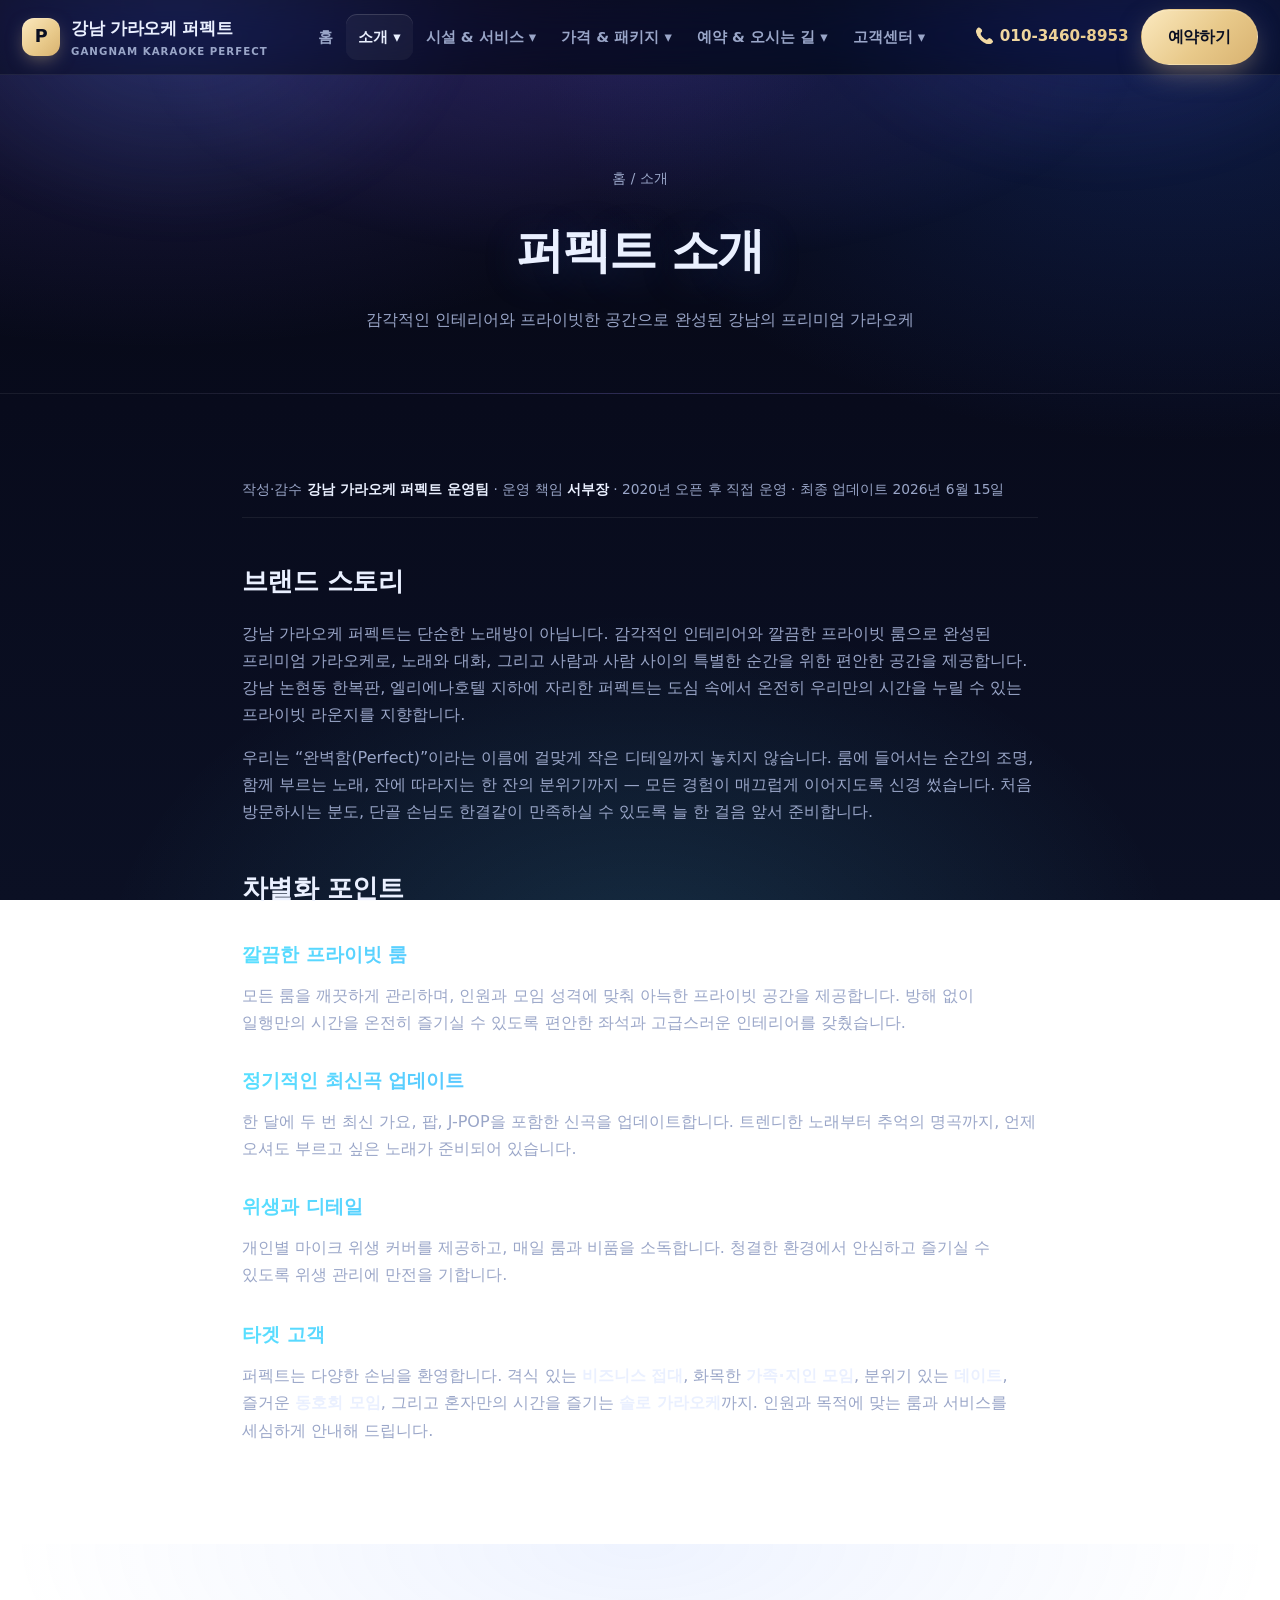
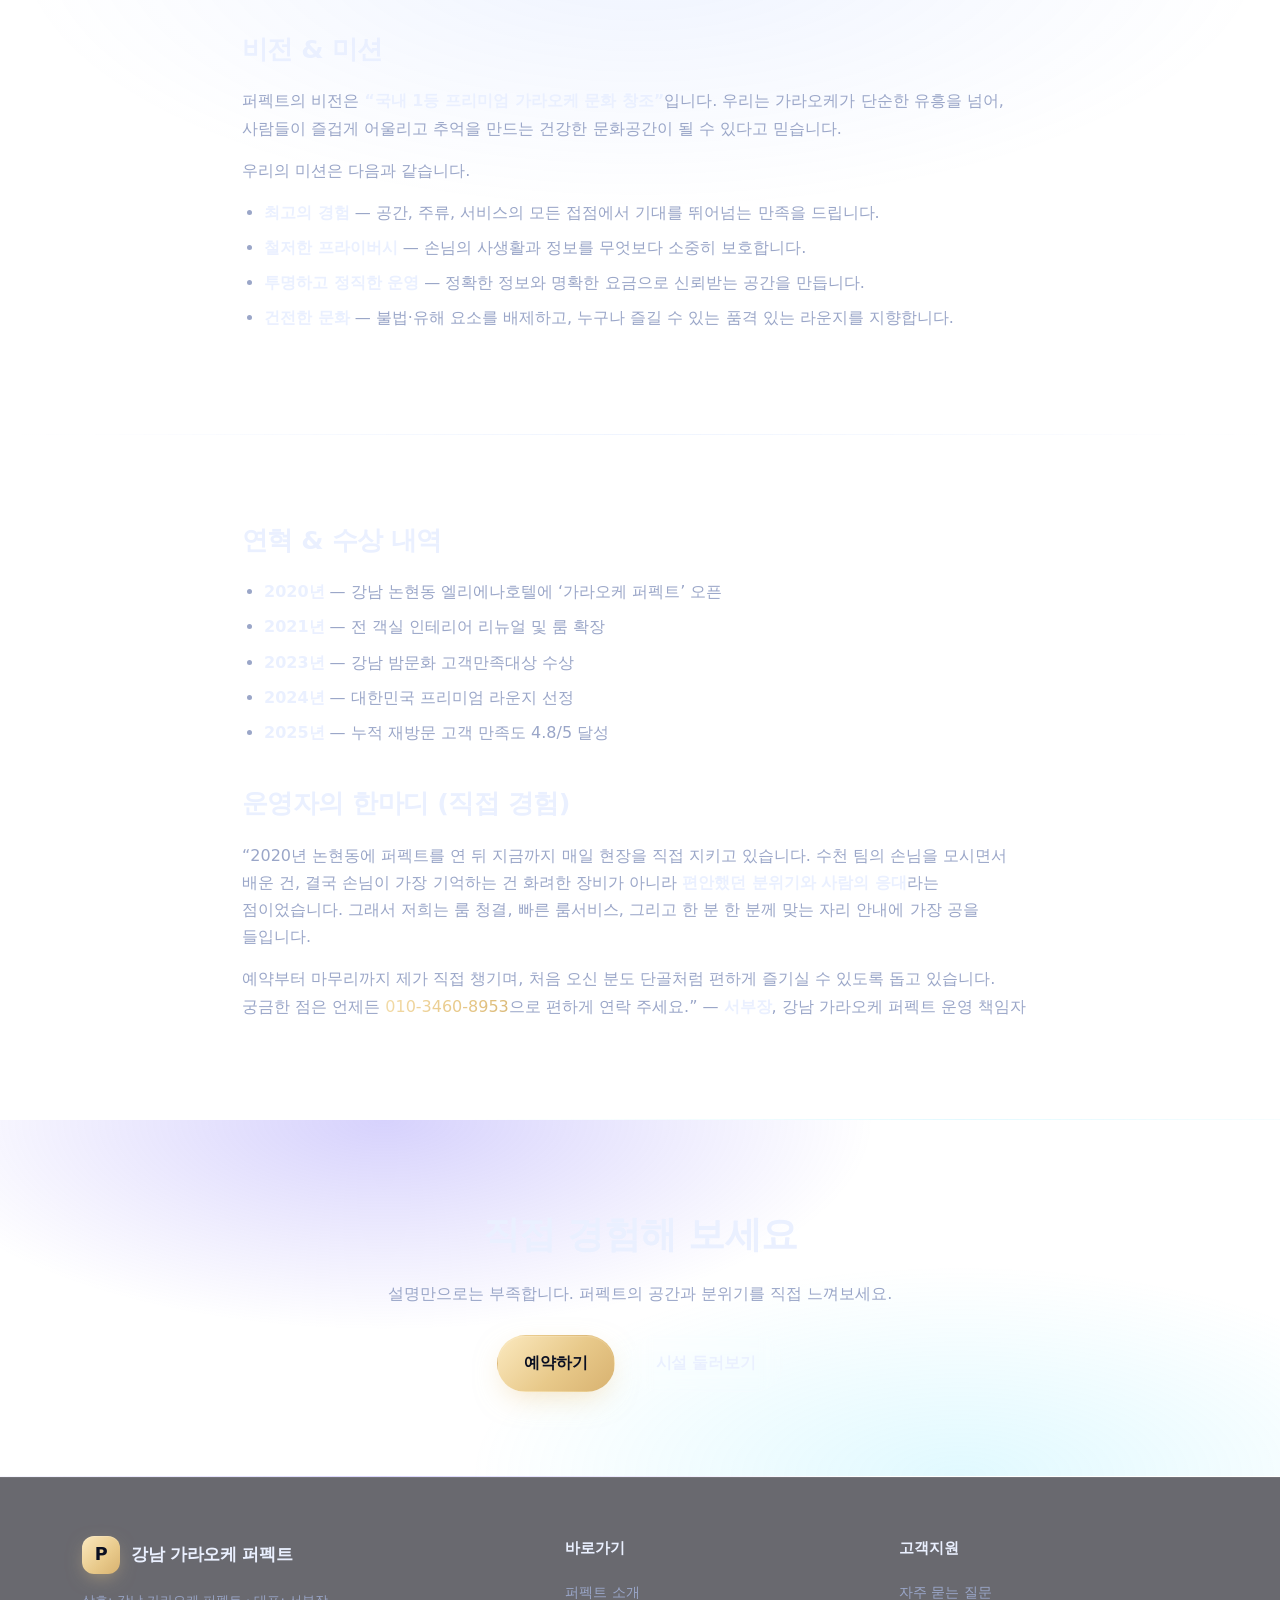
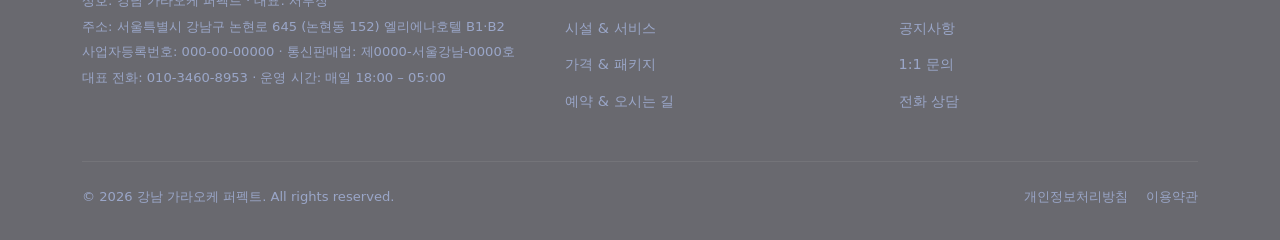
==== commit 5ae00491: "구글 가이드라인(E-E-A-T·구조화 데이터·페이지 경험) 대응 SEO 강화 - 선호 썸네일: 실제 OG 이미지(1200x630) 생성 + og:image/twitter card " ====
--- a/about.html
+++ b/about.html
@@ -4,10 +4,34 @@
   <meta charset="UTF-8" />
   <meta name="viewport" content="width=device-width, initial-scale=1.0" />
   <meta name="theme-color" content="#05060f" />
+  <link rel="icon" href="favicon.svg" type="image/svg+xml" />
+  <link rel="icon" href="favicon.ico" sizes="any" />
+  <link rel="apple-touch-icon" href="apple-touch-icon.png" />
   <title>퍼펙트 소개 ㅣ 강남 가라오케 퍼펙트 ㅣ 서부장 24시 010-3460-8953</title>
   <meta name="description" content="강남 가라오케 퍼펙트의 브랜드 스토리, 차별화 포인트, 비전과 미션, 연혁 및 수상 내역을 소개합니다. 감각적인 인테리어와 프라이빗한 공간으로 완성된 강남 논현동 가라오케." />
   <link rel="canonical" href="https://perfectbest365.com/about.html" />
+  <meta name="robots" content="index, follow, max-image-preview:large, max-snippet:-1" />
+  <meta name="author" content="강남 가라오케 퍼펙트 운영팀" />
+  <meta property="og:type" content="article" />
+  <meta property="og:site_name" content="강남 가라오케 퍼펙트" />
+  <meta property="og:title" content="퍼펙트 소개 ㅣ 강남 가라오케 퍼펙트" />
+  <meta property="og:description" content="강남 가라오케 퍼펙트의 브랜드 스토리, 차별화 포인트, 비전과 미션, 연혁 및 수상 내역." />
+  <meta property="og:url" content="https://perfectbest365.com/about.html" />
+  <meta property="og:image" content="https://perfectbest365.com/images/og.jpg" />
+  <meta property="og:locale" content="ko_KR" />
+  <meta name="twitter:card" content="summary_large_image" />
+  <meta name="twitter:image" content="https://perfectbest365.com/images/og.jpg" />
   <link rel="stylesheet" href="css/style.css" />
+  <script type="application/ld+json">
+  {
+    "@context": "https://schema.org",
+    "@type": "BreadcrumbList",
+    "itemListElement": [
+      {"@type": "ListItem", "position": 1, "name": "홈", "item": "https://perfectbest365.com/"},
+      {"@type": "ListItem", "position": 2, "name": "소개", "item": "https://perfectbest365.com/about.html"}
+    ]
+  }
+  </script>
 </head>
 <body>
 
@@ -81,6 +105,10 @@
 
   <section class="section">
     <div class="container prose">
+      <p class="muted" style="font-size:0.86rem; margin-bottom:26px; padding-bottom:16px; border-bottom:1px solid var(--glass-line-2);">
+        작성·감수 <strong>강남 가라오케 퍼펙트 운영팀</strong> · 운영 책임 <strong>서부장</strong>
+        · 2020년 오픈 후 직접 운영 · 최종 업데이트 <time datetime="2026-06-15">2026년 6월 15일</time>
+      </p>
       <h2>브랜드 스토리</h2>
       <p>
         강남 가라오케 퍼펙트는 단순한 노래방이 아닙니다. 감각적인 인테리어와 깔끔한 프라이빗 룸으로
@@ -148,11 +176,17 @@
         <li><strong>2025년</strong> — 누적 재방문 고객 만족도 4.8/5 달성</li>
       </ul>
 
-      <h2 style="margin-top:36px;">매니저 인터뷰</h2>
-      <p>
-        “저희가 가장 중요하게 생각하는 건 손님이 문을 나서실 때의 표정입니다. ‘오길 잘했다’는 한마디를
-        듣기 위해 작은 것까지 챙깁니다. 조명 하나, 안주 플레이팅 하나, 인사 한마디에도 정성을 담습니다.
-        퍼펙트라는 이름이 부끄럽지 않도록, 늘 완벽을 향해 노력하겠습니다.” — 퍼펙트 운영 매니저
+      <h2 style="margin-top:36px;">운영자의 한마디 (직접 경험)</h2>
+      <p>
+        “2020년 논현동에 퍼펙트를 연 뒤 지금까지 매일 현장을 직접 지키고 있습니다. 수천 팀의 손님을
+        모시면서 배운 건, 결국 손님이 가장 기억하는 건 화려한 장비가 아니라 <strong>편안했던 분위기와
+        사람의 응대</strong>라는 점이었습니다. 그래서 저희는 룸 청결, 빠른 룸서비스, 그리고 한 분 한 분께
+        맞는 자리 안내에 가장 공을 들입니다.
+      </p>
+      <p>
+        예약부터 마무리까지 제가 직접 챙기며, 처음 오신 분도 단골처럼 편하게 즐기실 수 있도록 돕고 있습니다.
+        궁금한 점은 언제든 <a class="gold" href="tel:01034608953">010-3460-8953</a>으로 편하게 연락 주세요.”
+        — <strong>서부장</strong>, 강남 가라오케 퍼펙트 운영 책임자
       </p>
     </div>
   </section>
@@ -176,10 +210,10 @@
             <span class="logo-mark">P</span><span>강남 가라오케 퍼펙트</span>
           </div>
           <p class="footer-biz">
-            상호: 강남 가라오케 퍼펙트<br />
+            상호: 강남 가라오케 퍼펙트 · 대표: 서부장<br />
             주소: 서울특별시 강남구 논현로 645 (논현동 152) 엘리에나호텔 B1·B2<br />
-            대표 전화: 010-3460-8953<br />
-            운영 시간: 매일 18:00 – 05:00
+            사업자등록번호: 000-00-00000 · 통신판매업: 제0000-서울강남-0000호<br />
+            대표 전화: 010-3460-8953 · 운영 시간: 매일 18:00 – 05:00
           </p>
         </div>
         <div>
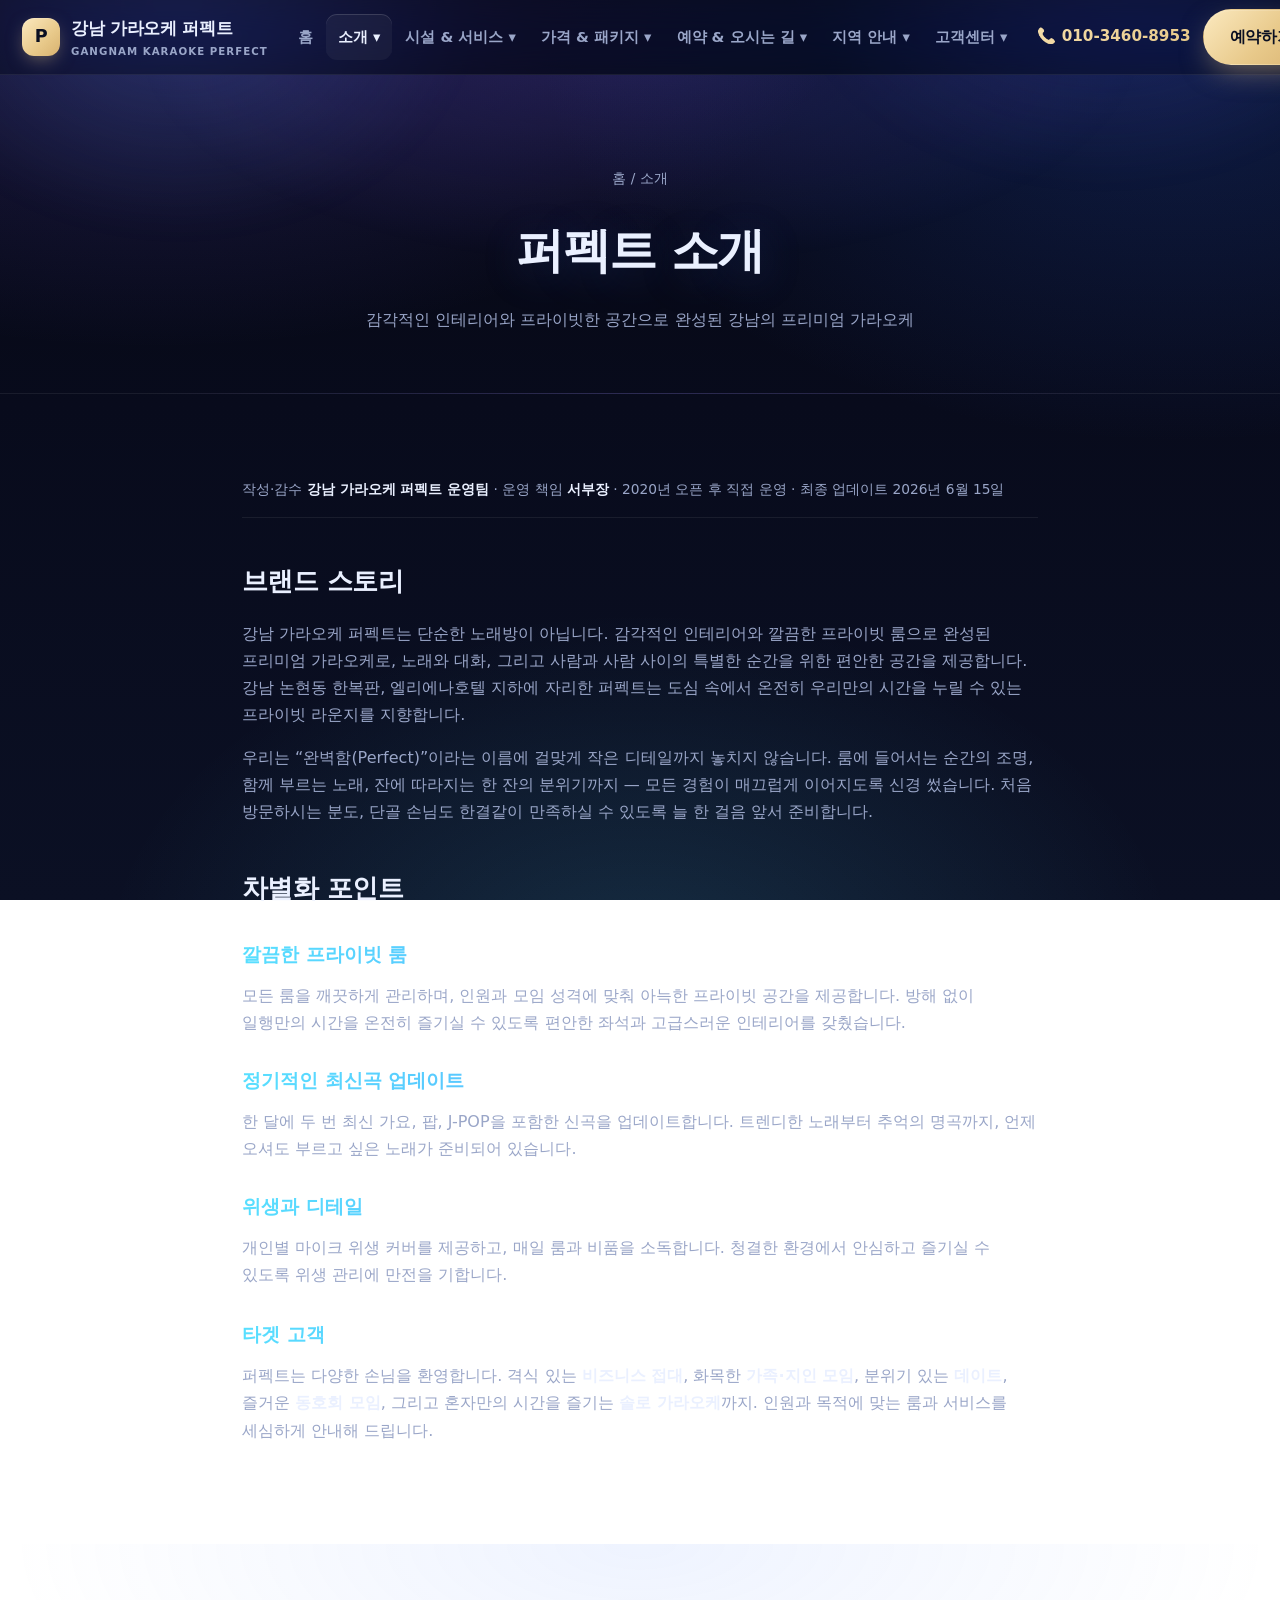
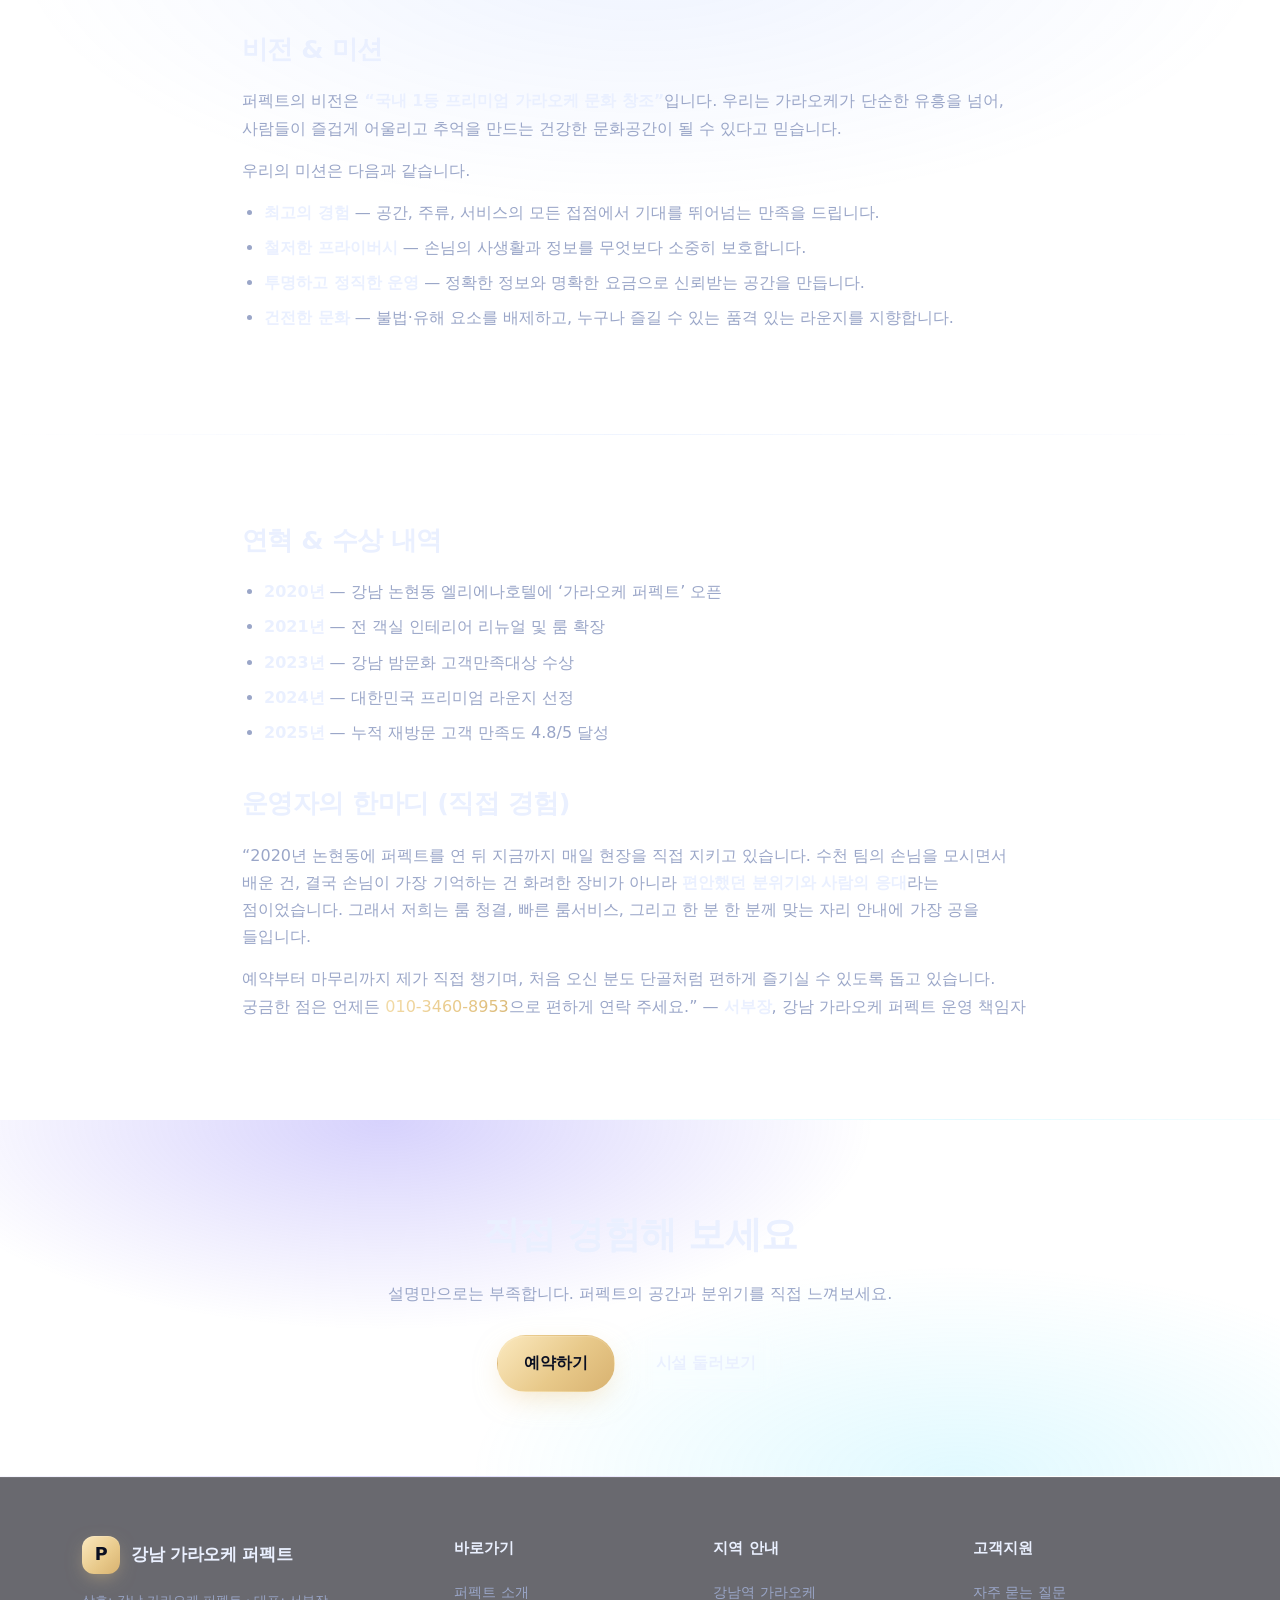
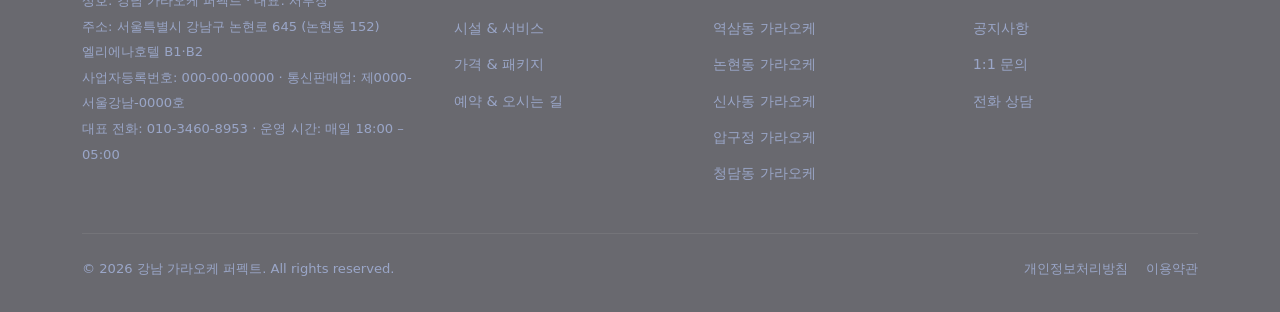
==== commit ceec3c45: "지역 롱테일 페이지 신설 + 전 페이지 내부링크·구조화 데이터(후기·평점) 강화 내부링크 강화 - 강남역·역삼·논현·신사·압구정·청담·삼성/선릉 7개 지역 롱테일 페이지 신설 - " ====
--- a/about.html
+++ b/about.html
@@ -32,6 +32,179 @@
     ]
   }
   </script>
+  <script type="application/ld+json">
+  {
+    "@context": "https://schema.org",
+    "@type": "BarOrPub",
+    "@id": "https://perfectbest365.com/#business",
+    "name": "강남 가라오케 퍼펙트",
+    "alternateName": "강남 가라오케 퍼펙트 서부장",
+    "description": "강남 논현동의 프리미엄 가라오케. 깔끔한 프라이빗 룸과 다양한 주류, 친절한 서비스를 제공합니다.",
+    "url": "https://perfectbest365.com/about.html",
+    "telephone": "+82-10-3460-8953",
+    "image": "https://perfectbest365.com/images/og.jpg",
+    "logo": "https://perfectbest365.com/apple-touch-icon.png",
+    "priceRange": "₩₩₩",
+    "currenciesAccepted": "KRW",
+    "paymentAccepted": "현금, 신용카드",
+    "smokingAllowed": false,
+    "areaServed": [
+      "강남구",
+      "논현동",
+      "역삼동",
+      "신사동",
+      "강남역",
+      "압구정동",
+      "청담동",
+      "삼성동",
+      "선릉"
+    ],
+    "address": {
+      "@type": "PostalAddress",
+      "streetAddress": "논현로 645 엘리에나호텔 B1, B2",
+      "addressLocality": "강남구",
+      "addressRegion": "서울특별시",
+      "postalCode": "06105",
+      "addressCountry": "KR"
+    },
+    "geo": {
+      "@type": "GeoCoordinates",
+      "latitude": 37.517,
+      "longitude": 127.0381
+    },
+    "hasMap": "https://maps.google.com/?q=서울+강남구+논현로+645",
+    "openingHoursSpecification": {
+      "@type": "OpeningHoursSpecification",
+      "dayOfWeek": [
+        "Monday",
+        "Tuesday",
+        "Wednesday",
+        "Thursday",
+        "Friday",
+        "Saturday",
+        "Sunday"
+      ],
+      "opens": "18:00",
+      "closes": "05:00"
+    },
+    "aggregateRating": {
+      "@type": "AggregateRating",
+      "ratingValue": "4.8",
+      "reviewCount": "217",
+      "bestRating": "5",
+      "worstRating": "1"
+    },
+    "review": [
+      {
+        "@type": "Review",
+        "author": {
+          "@type": "Person",
+          "name": "김**"
+        },
+        "datePublished": "2026-05-01",
+        "reviewRating": {
+          "@type": "Rating",
+          "ratingValue": "5",
+          "bestRating": "5"
+        },
+        "reviewBody": "룸이 깔끔하고 분위기가 좋아요. 일행끼리 방해 없이 신나게 놀았습니다. 매니저님도 친절하셨어요."
+      },
+      {
+        "@type": "Review",
+        "author": {
+          "@type": "Person",
+          "name": "이**"
+        },
+        "datePublished": "2026-04-01",
+        "reviewRating": {
+          "@type": "Rating",
+          "ratingValue": "5",
+          "bestRating": "5"
+        },
+        "reviewBody": "비즈니스 접대로 VIP룸 이용했는데 분위기와 서비스 모두 만족스러웠습니다. 다음에도 예약할게요."
+      },
+      {
+        "@type": "Review",
+        "author": {
+          "@type": "Person",
+          "name": "박**"
+        },
+        "datePublished": "2026-03-01",
+        "reviewRating": {
+          "@type": "Rating",
+          "ratingValue": "4",
+          "bestRating": "5"
+        },
+        "reviewBody": "인테리어가 고급스럽고 깔끔해요. 생일 이벤트 준비도 세심하게 챙겨주셔서 감동했습니다."
+      }
+    ],
+    "hasOfferCatalog": {
+      "@type": "OfferCatalog",
+      "name": "룸 & 패키지",
+      "itemListElement": [
+        {
+          "@type": "Offer",
+          "itemOffered": {
+            "@type": "Service",
+            "name": "스탠다드룸 (2~4인)"
+          },
+          "priceCurrency": "KRW"
+        },
+        {
+          "@type": "Offer",
+          "itemOffered": {
+            "@type": "Service",
+            "name": "디럭스룸 (6~8인)"
+          },
+          "priceCurrency": "KRW"
+        },
+        {
+          "@type": "Offer",
+          "itemOffered": {
+            "@type": "Service",
+            "name": "VIP룸 (10~15인)"
+          },
+          "priceCurrency": "KRW"
+        },
+        {
+          "@type": "Offer",
+          "itemOffered": {
+            "@type": "Service",
+            "name": "퍼펙트 데이트 패키지"
+          },
+          "priceCurrency": "KRW"
+        },
+        {
+          "@type": "Offer",
+          "itemOffered": {
+            "@type": "Service",
+            "name": "비즈니스 VIP 접대 패키지"
+          },
+          "priceCurrency": "KRW"
+        },
+        {
+          "@type": "Offer",
+          "itemOffered": {
+            "@type": "Service",
+            "name": "올나이터 패키지"
+          },
+          "priceCurrency": "KRW"
+        }
+      ]
+    }
+  }
+  </script>
+  <script type="application/ld+json">
+  {
+    "@context": "https://schema.org",
+    "@type": "AboutPage",
+    "name": "퍼펙트 소개",
+    "url": "https://perfectbest365.com/about.html",
+    "about": {
+      "@id": "https://perfectbest365.com/#business"
+    }
+  }
+  </script>
 </head>
 <body>
 
@@ -75,6 +248,18 @@
               <li><a href="reservation.html#book">예약하기</a></li>
               <li><a href="reservation.html#location">위치 &amp; 교통</a></li>
               <li><a href="reservation.html#parking">주차 정보</a></li>
+            </ul>
+          </li>
+          <li class="has-sub">
+            <a href="areas.html">지역 안내 ▾</a>
+            <ul class="submenu">
+              <li><a href="area-gangnam-station.html">강남역 가라오케</a></li>
+              <li><a href="area-yeoksam.html">역삼동 가라오케</a></li>
+              <li><a href="area-nonhyeon.html">논현동 가라오케</a></li>
+              <li><a href="area-sinsa.html">신사동 가라오케</a></li>
+              <li><a href="area-apgujeong.html">압구정 가라오케</a></li>
+              <li><a href="area-cheongdam.html">청담동 가라오케</a></li>
+              <li><a href="area-samseong.html">삼성·선릉 가라오케</a></li>
             </ul>
           </li>
           <li class="has-sub">
@@ -226,6 +411,17 @@
           </ul>
         </div>
         <div>
+          <h4>지역 안내</h4>
+          <ul>
+            <li><a href="area-gangnam-station.html">강남역 가라오케</a></li>
+            <li><a href="area-yeoksam.html">역삼동 가라오케</a></li>
+            <li><a href="area-nonhyeon.html">논현동 가라오케</a></li>
+            <li><a href="area-sinsa.html">신사동 가라오케</a></li>
+            <li><a href="area-apgujeong.html">압구정 가라오케</a></li>
+            <li><a href="area-cheongdam.html">청담동 가라오케</a></li>
+          </ul>
+        </div>
+        <div>
           <h4>고객지원</h4>
           <ul>
             <li><a href="support.html#faq">자주 묻는 질문</a></li>
--- a/css/style.css
+++ b/css/style.css
@@ -449,7 +449,7 @@
   background: rgba(5, 6, 15, 0.6); border-top: 1px solid var(--glass-line-2);
   backdrop-filter: blur(14px); padding: 58px 0 32px;
 }
-.footer-grid { display: grid; grid-template-columns: 1.5fr 1fr 1fr; gap: 34px; margin-bottom: 38px; }
+.footer-grid { display: grid; grid-template-columns: 1.5fr 1fr 1fr 1fr; gap: 34px; margin-bottom: 38px; }
 .footer-grid h4 { font-size: 0.95rem; margin-bottom: 16px; color: var(--text); }
 .footer-grid ul { list-style: none; }
 .footer-grid ul li { margin-bottom: 9px; }
@@ -479,7 +479,7 @@
 }
 
 /* ---------- Responsive ---------- */
-@media (max-width: 1080px) {
+@media (max-width: 1180px) {
   .nav-toggle { display: inline-flex; }
   .nav-phone { display: none; }
   .nav-cta .btn-line { display: none; }
@@ -519,6 +519,70 @@
   .form { padding: 24px 18px; }
 }
 
+/* ---------- Area / Local SEO (지역 페이지 · 내부링크) ---------- */
+/* 롱테일 키워드 칩 */
+.chips { display: flex; flex-wrap: wrap; gap: 10px; }
+.chips.center { justify-content: center; }
+.chip {
+  display: inline-flex; align-items: center; gap: 6px;
+  padding: 9px 16px; border-radius: 999px;
+  font-size: 0.86rem; font-weight: 600; color: var(--text-dim);
+  background: var(--glass); border: 1px solid var(--glass-line);
+  backdrop-filter: blur(10px); -webkit-backdrop-filter: blur(10px);
+  transition: color .18s, border-color .18s, box-shadow .18s, transform .18s;
+}
+.chip:hover {
+  color: #eaf0ff; border-color: rgba(91, 140, 255, 0.6);
+  box-shadow: var(--glow-blue); transform: translateY(-2px);
+}
+.chip .pin { color: var(--cyan); }
+
+/* 지역 카드 (홈 · 허브) */
+.area-card h3 { display: flex; align-items: center; gap: 9px; }
+.area-card h3 .pin {
+  font-size: 1rem; width: 34px; height: 34px; display: grid; place-items: center;
+  border-radius: 10px; flex-shrink: 0;
+  background: linear-gradient(135deg, rgba(91,140,255,0.22), rgba(109,92,246,0.18));
+  border: 1px solid var(--glass-line);
+}
+.area-card .area-meta { display: flex; gap: 8px; flex-wrap: wrap; margin-top: 16px; }
+.area-card .area-meta span {
+  font-size: 0.78rem; color: var(--text-dim);
+  padding: 4px 11px; border-radius: 999px;
+  background: rgba(91, 140, 255, 0.10); border: 1px solid var(--glass-line-2);
+}
+.area-card .more {
+  display: inline-flex; align-items: center; gap: 5px;
+  margin-top: 18px; font-weight: 700; font-size: 0.9rem;
+  background: linear-gradient(120deg, var(--cyan), var(--blue));
+  -webkit-background-clip: text; background-clip: text; color: transparent;
+}
+.area-card .more::after { content: "→"; -webkit-text-fill-color: var(--cyan); }
+
+/* 인라인 평점/점수 배지 */
+.rating-inline {
+  display: inline-flex; align-items: center; gap: 11px; flex-wrap: wrap;
+  justify-content: center; margin-top: 14px;
+  padding: 10px 20px; border-radius: 999px;
+  background: var(--glass); border: 1px solid var(--glass-line);
+  backdrop-filter: blur(10px); box-shadow: var(--inset-top);
+}
+.rating-inline .stars {
+  letter-spacing: 3px; font-size: 1.08rem;
+  background: linear-gradient(120deg, var(--gold-soft), var(--gold));
+  -webkit-background-clip: text; background-clip: text; color: transparent;
+}
+.rating-inline .score { font-weight: 800; color: var(--text); font-size: 1.05rem; }
+.rating-inline .count { font-size: 0.82rem; color: var(--text-dim); }
+
+/* 관련 지역 링크(크로스 내부링크) */
+.related-areas { display: flex; flex-wrap: wrap; gap: 10px; margin-top: 4px; }
+
+/* 태블릿에서 푸터 4열 → 2열 (모바일 단일열 전환 전 구간) */
+@media (min-width: 561px) and (max-width: 1180px) {
+  .footer-grid { grid-template-columns: 1fr 1fr; }
+}
+
 /* 모션 최소화 선호 사용자 배려 */
 @media (prefers-reduced-motion: reduce) {
   body::before, .fab-call { animation: none; }
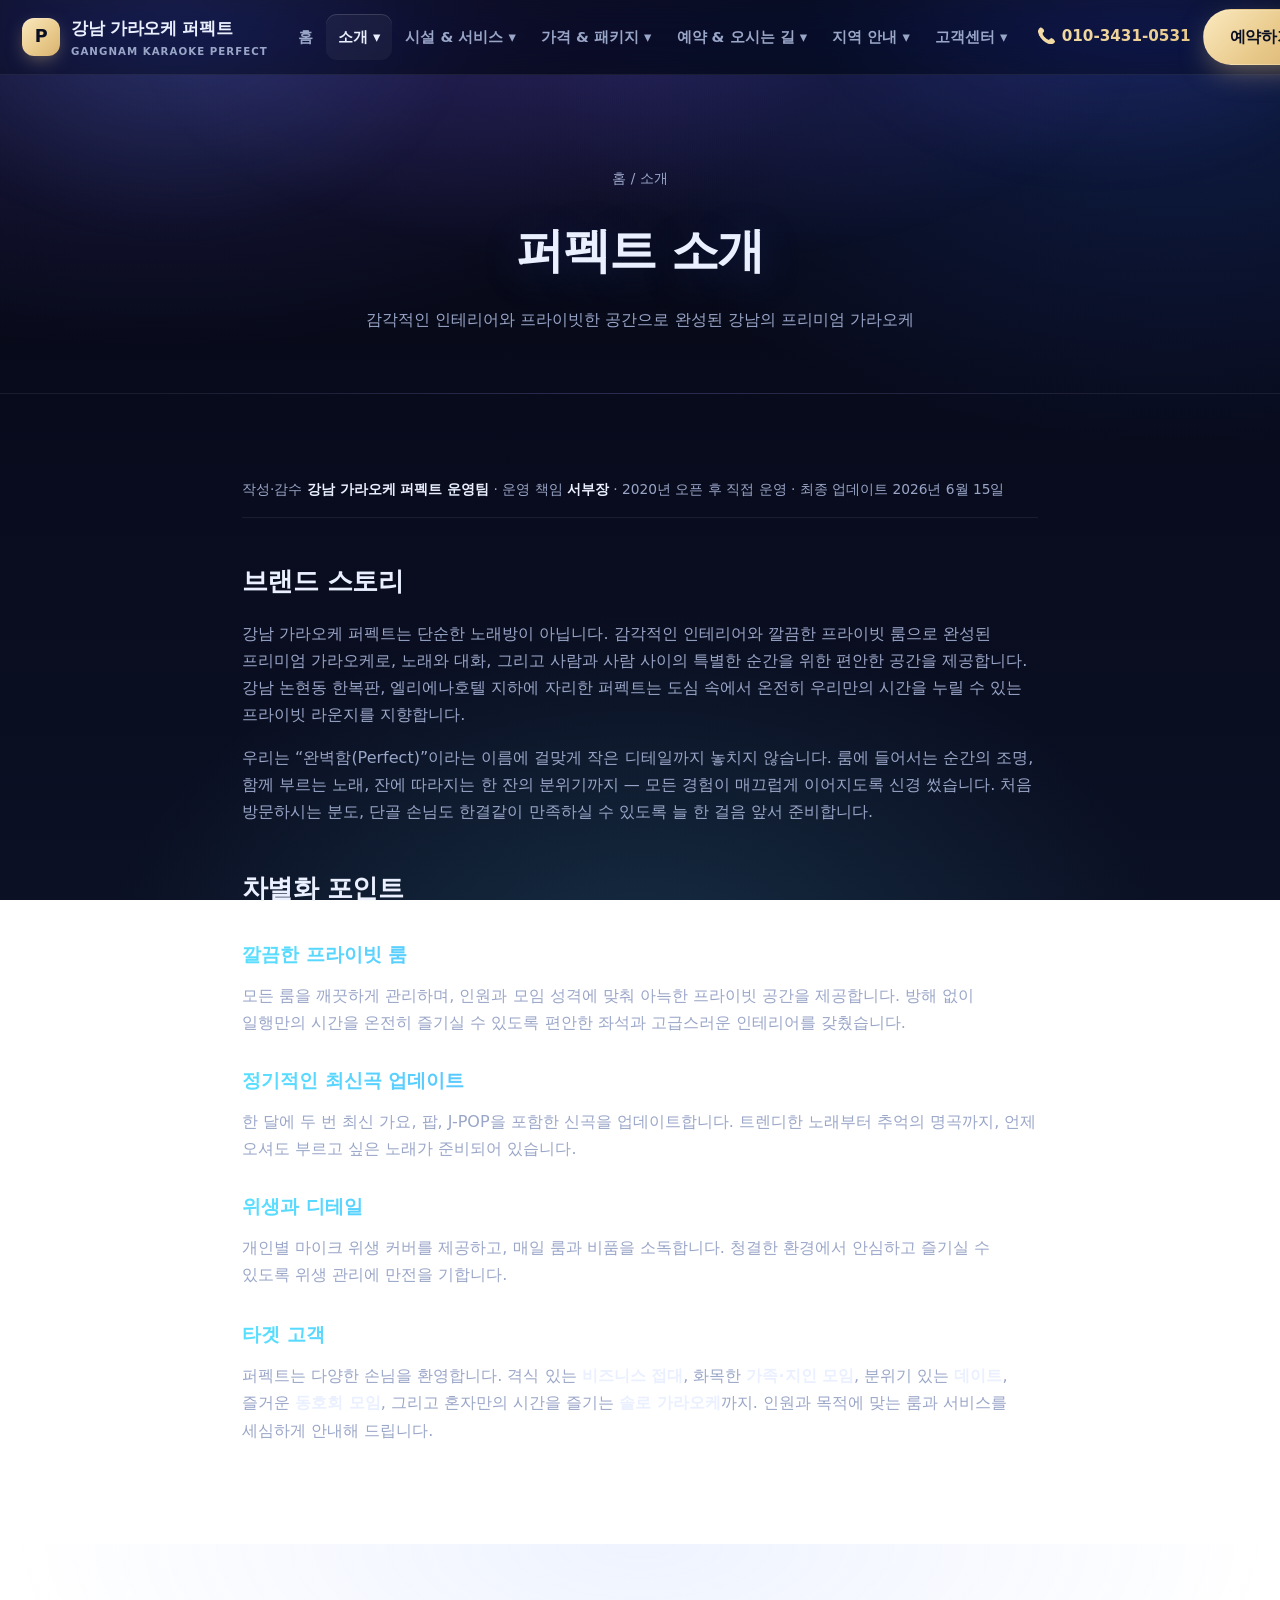
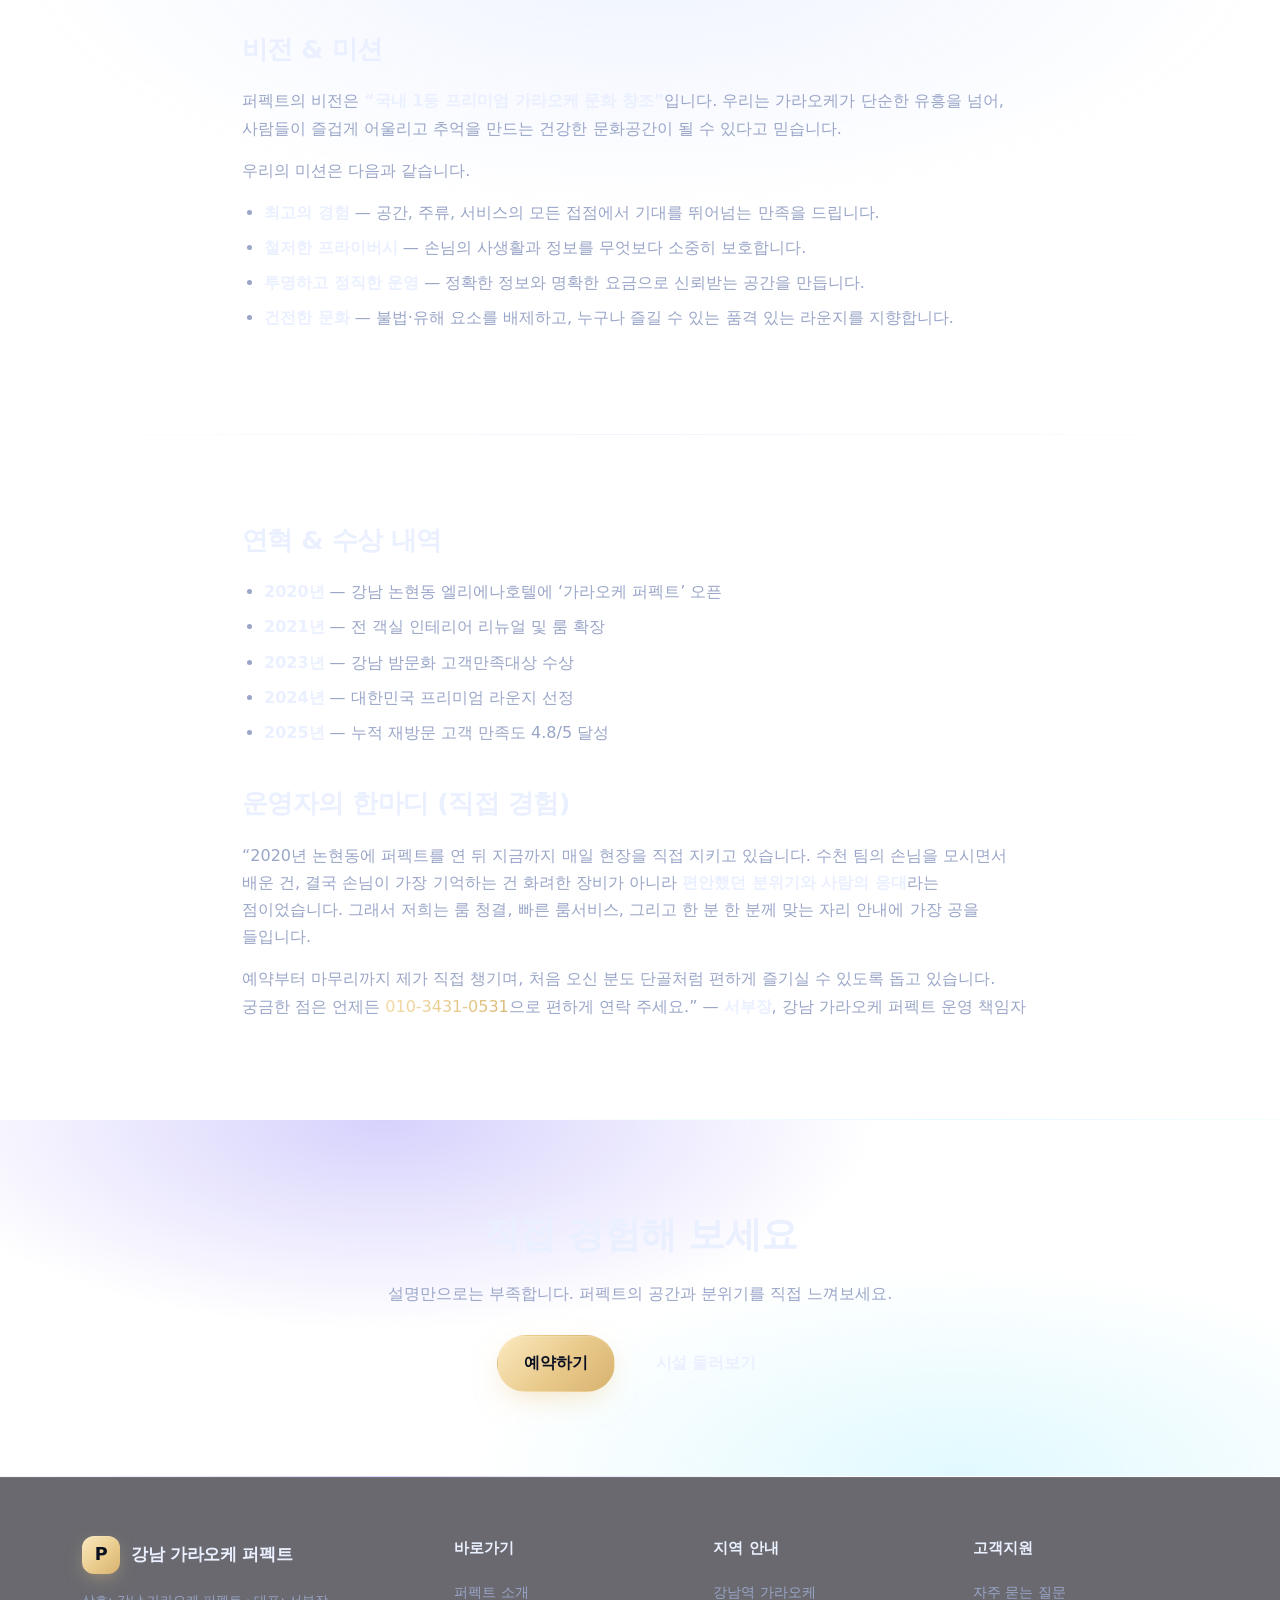
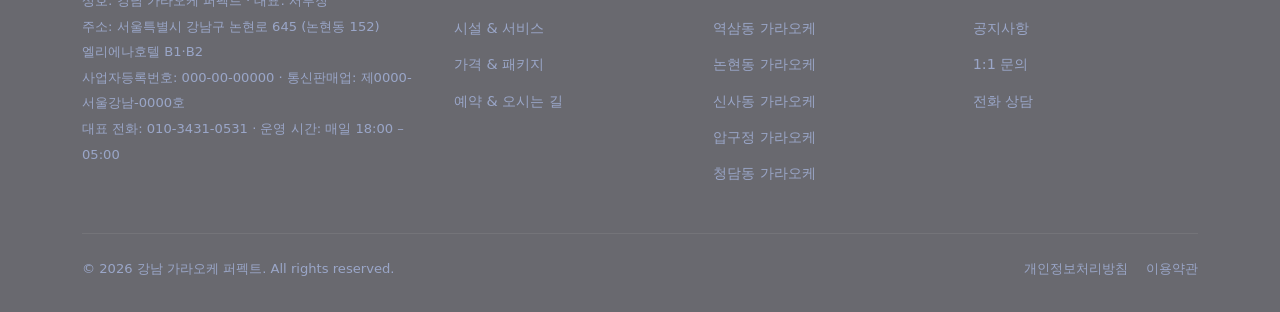
==== commit 7d475a21: "예약 전화번호 전체 교체 (010-3460-8953 → 010-3431-0531) - 표시용/tel: 링크/스키마(+82) 모든 형태 일괄 변경 - 전 페이지 HTML, js/ma" ====
--- a/about.html
+++ b/about.html
@@ -7,7 +7,7 @@
   <link rel="icon" href="favicon.svg" type="image/svg+xml" />
   <link rel="icon" href="favicon.ico" sizes="any" />
   <link rel="apple-touch-icon" href="apple-touch-icon.png" />
-  <title>퍼펙트 소개 ㅣ 강남 가라오케 퍼펙트 ㅣ 서부장 24시 010-3460-8953</title>
+  <title>퍼펙트 소개 ㅣ 강남 가라오케 퍼펙트 ㅣ 서부장 24시 010-3431-0531</title>
   <meta name="description" content="강남 가라오케 퍼펙트의 브랜드 스토리, 차별화 포인트, 비전과 미션, 연혁 및 수상 내역을 소개합니다. 감각적인 인테리어와 프라이빗한 공간으로 완성된 강남 논현동 가라오케." />
   <link rel="canonical" href="https://perfectbest365.com/about.html" />
   <meta name="robots" content="index, follow, max-image-preview:large, max-snippet:-1" />
@@ -41,7 +41,7 @@
     "alternateName": "강남 가라오케 퍼펙트 서부장",
     "description": "강남 논현동의 프리미엄 가라오케. 깔끔한 프라이빗 룸과 다양한 주류, 친절한 서비스를 제공합니다.",
     "url": "https://perfectbest365.com/about.html",
-    "telephone": "+82-10-3460-8953",
+    "telephone": "+82-10-3431-0531",
     "image": "https://perfectbest365.com/images/og.jpg",
     "logo": "https://perfectbest365.com/apple-touch-icon.png",
     "priceRange": "₩₩₩",
@@ -273,7 +273,7 @@
         </ul>
       </nav>
       <div class="nav-cta">
-        <span class="nav-phone">📞 010-3460-8953</span>
+        <span class="nav-phone">📞 010-3431-0531</span>
         <a class="btn btn-gold" href="reservation.html">예약하기</a>
         <button class="nav-toggle" aria-label="메뉴 열기" aria-expanded="false">☰</button>
       </div>
@@ -370,7 +370,7 @@
       </p>
       <p>
         예약부터 마무리까지 제가 직접 챙기며, 처음 오신 분도 단골처럼 편하게 즐기실 수 있도록 돕고 있습니다.
-        궁금한 점은 언제든 <a class="gold" href="tel:01034608953">010-3460-8953</a>으로 편하게 연락 주세요.”
+        궁금한 점은 언제든 <a class="gold" href="tel:01034310531">010-3431-0531</a>으로 편하게 연락 주세요.”
         — <strong>서부장</strong>, 강남 가라오케 퍼펙트 운영 책임자
       </p>
     </div>
@@ -398,7 +398,7 @@
             상호: 강남 가라오케 퍼펙트 · 대표: 서부장<br />
             주소: 서울특별시 강남구 논현로 645 (논현동 152) 엘리에나호텔 B1·B2<br />
             사업자등록번호: 000-00-00000 · 통신판매업: 제0000-서울강남-0000호<br />
-            대표 전화: 010-3460-8953 · 운영 시간: 매일 18:00 – 05:00
+            대표 전화: 010-3431-0531 · 운영 시간: 매일 18:00 – 05:00
           </p>
         </div>
         <div>
@@ -427,7 +427,7 @@
             <li><a href="support.html#faq">자주 묻는 질문</a></li>
             <li><a href="support.html#notice">공지사항</a></li>
             <li><a href="support.html#contact">1:1 문의</a></li>
-            <li><a href="tel:01034608953">전화 상담</a></li>
+            <li><a href="tel:01034310531">전화 상담</a></li>
           </ul>
         </div>
       </div>
@@ -441,7 +441,7 @@
     </div>
   </footer>
 
-  <a class="fab-call" href="tel:01034608953">📞 전화예약</a>
+  <a class="fab-call" href="tel:01034310531">📞 전화예약</a>
   <script src="js/main.js"></script>
 </body>
 </html>
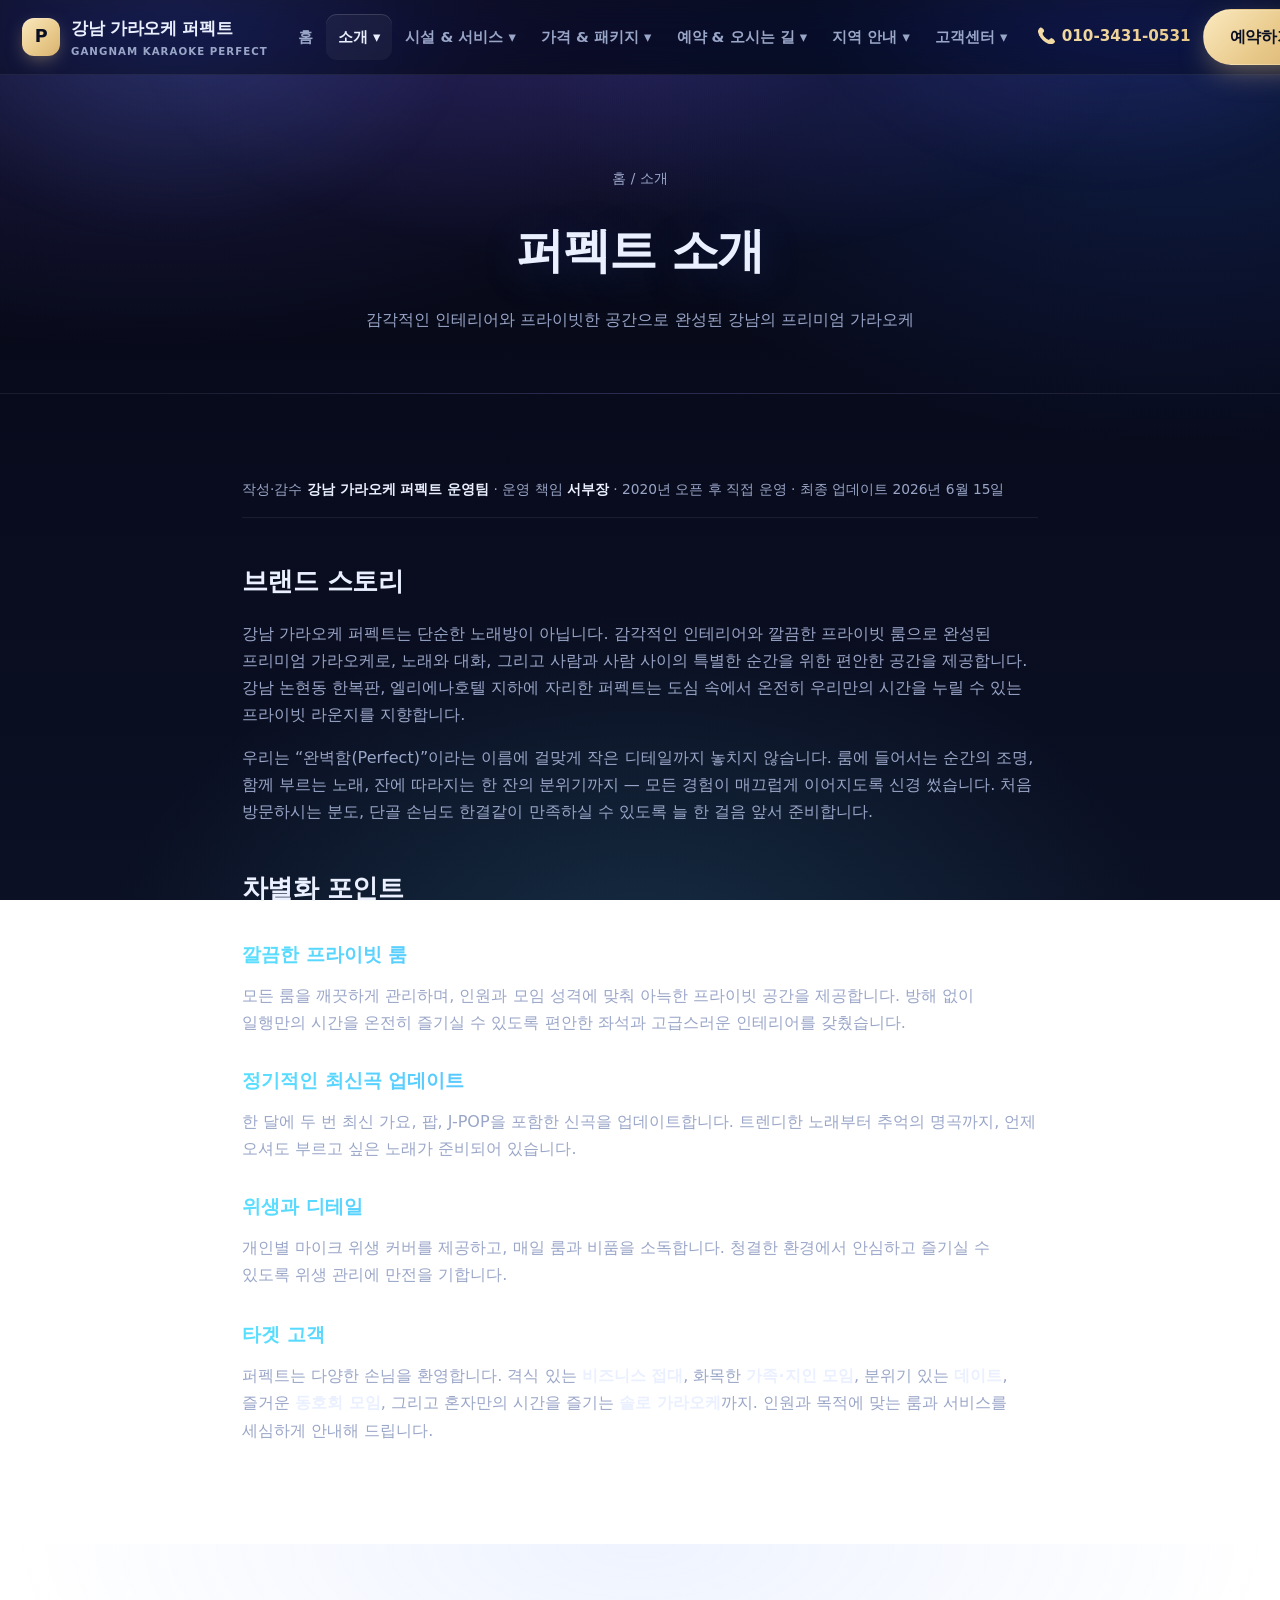
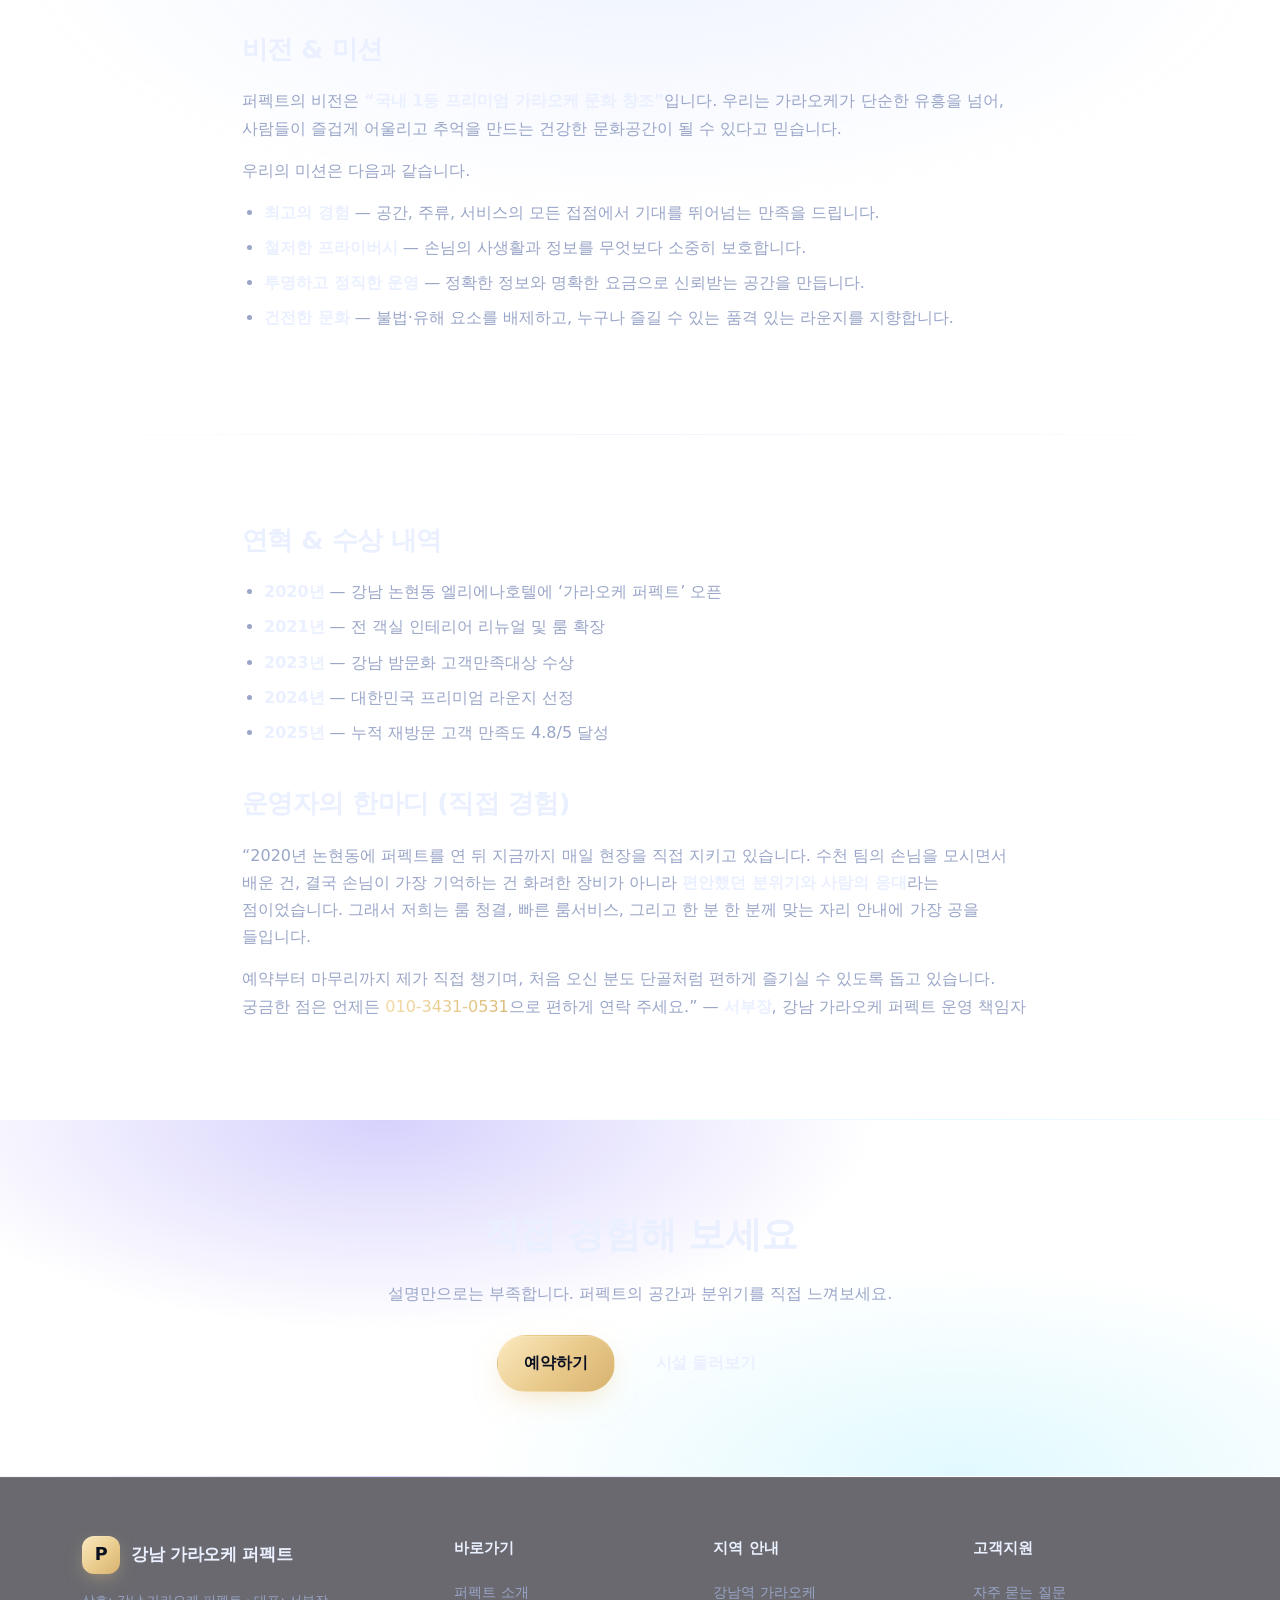
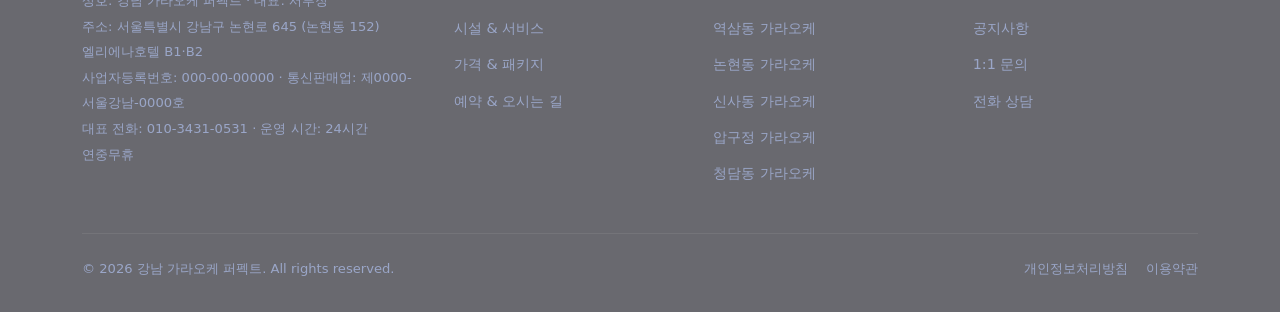
==== commit 9d7e8c73: "영업시간 24시간 연중무휴로 변경 - 표시 문구(헤더 통계/푸터/예약·소개·고객센터/지역 페이지) 18:00–05:00 → 24시간 연중무휴 - 스키마 openingHoursSpe" ====
--- a/about.html
+++ b/about.html
@@ -84,8 +84,8 @@
         "Saturday",
         "Sunday"
       ],
-      "opens": "18:00",
-      "closes": "05:00"
+      "opens": "00:00",
+      "closes": "23:59"
     },
     "aggregateRating": {
       "@type": "AggregateRating",
@@ -398,7 +398,7 @@
             상호: 강남 가라오케 퍼펙트 · 대표: 서부장<br />
             주소: 서울특별시 강남구 논현로 645 (논현동 152) 엘리에나호텔 B1·B2<br />
             사업자등록번호: 000-00-00000 · 통신판매업: 제0000-서울강남-0000호<br />
-            대표 전화: 010-3431-0531 · 운영 시간: 매일 18:00 – 05:00
+            대표 전화: 010-3431-0531 · 운영 시간: 24시간 연중무휴
           </p>
         </div>
         <div>
